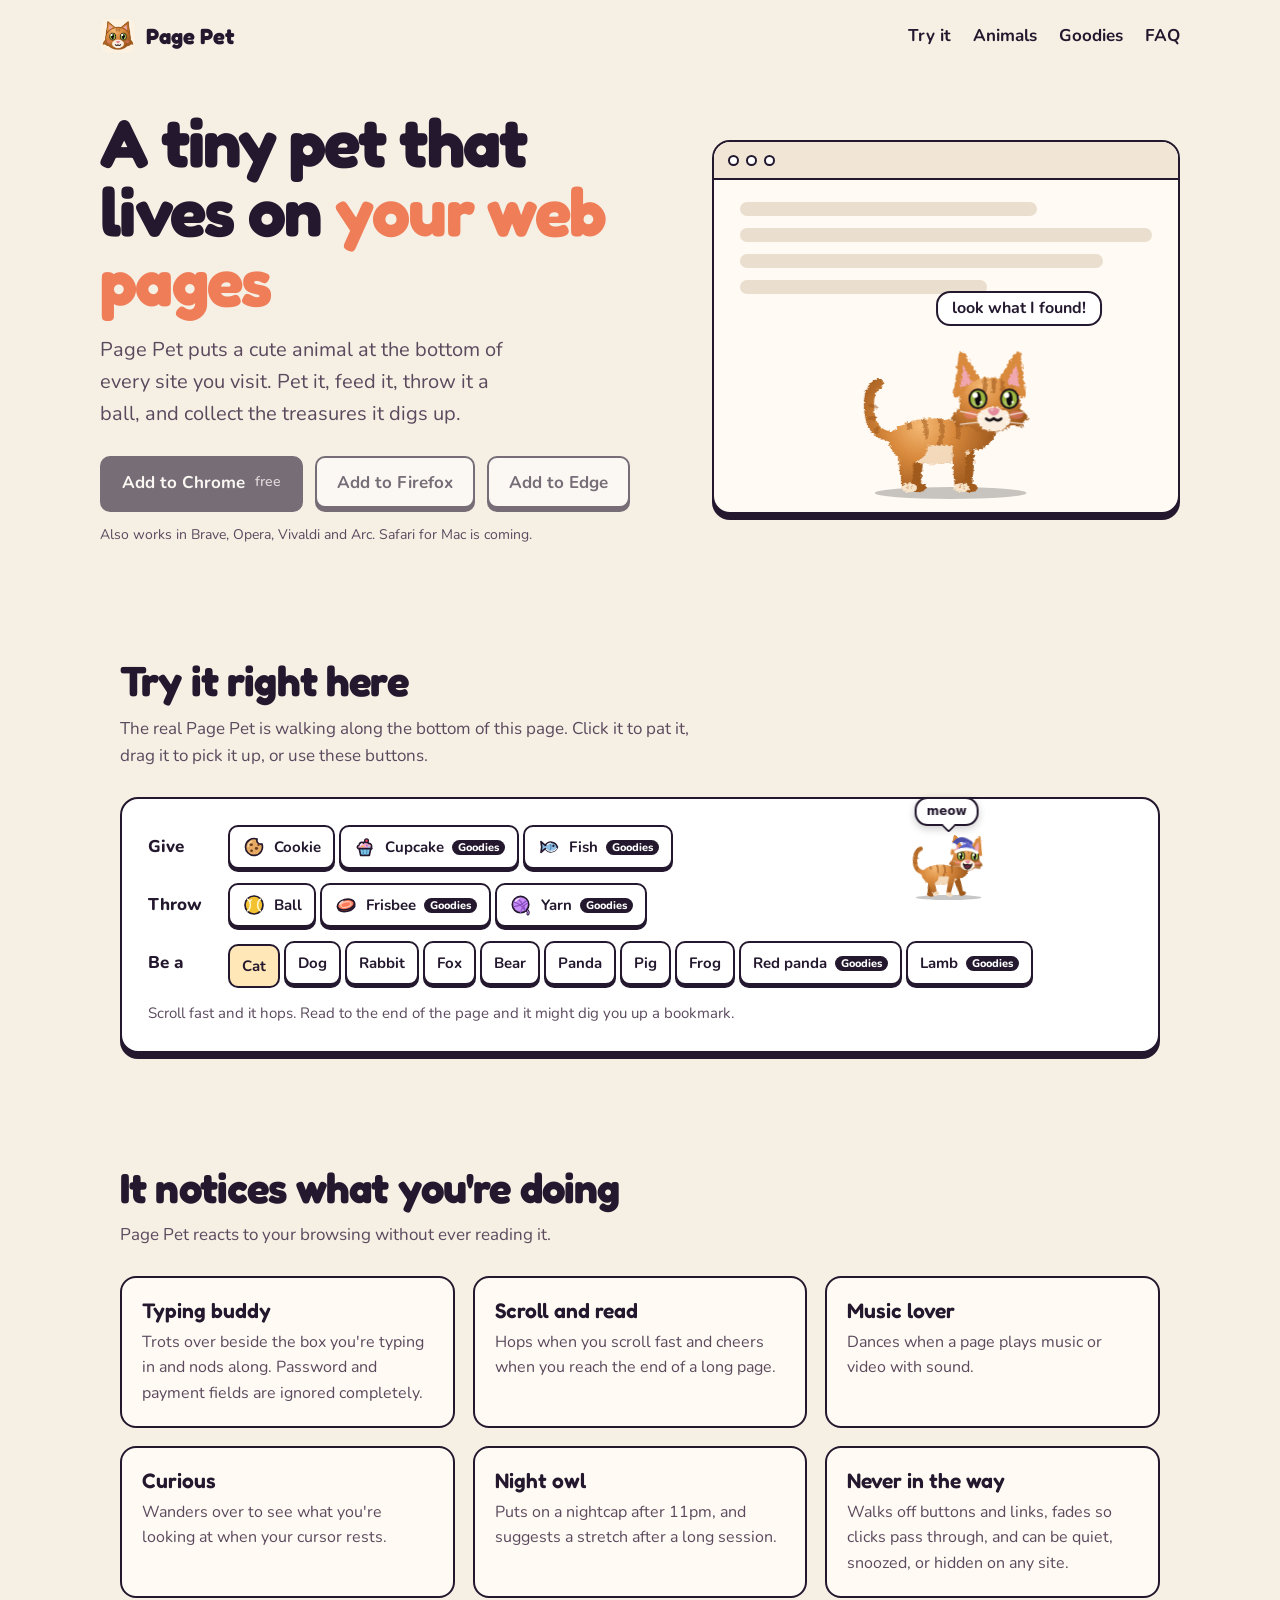
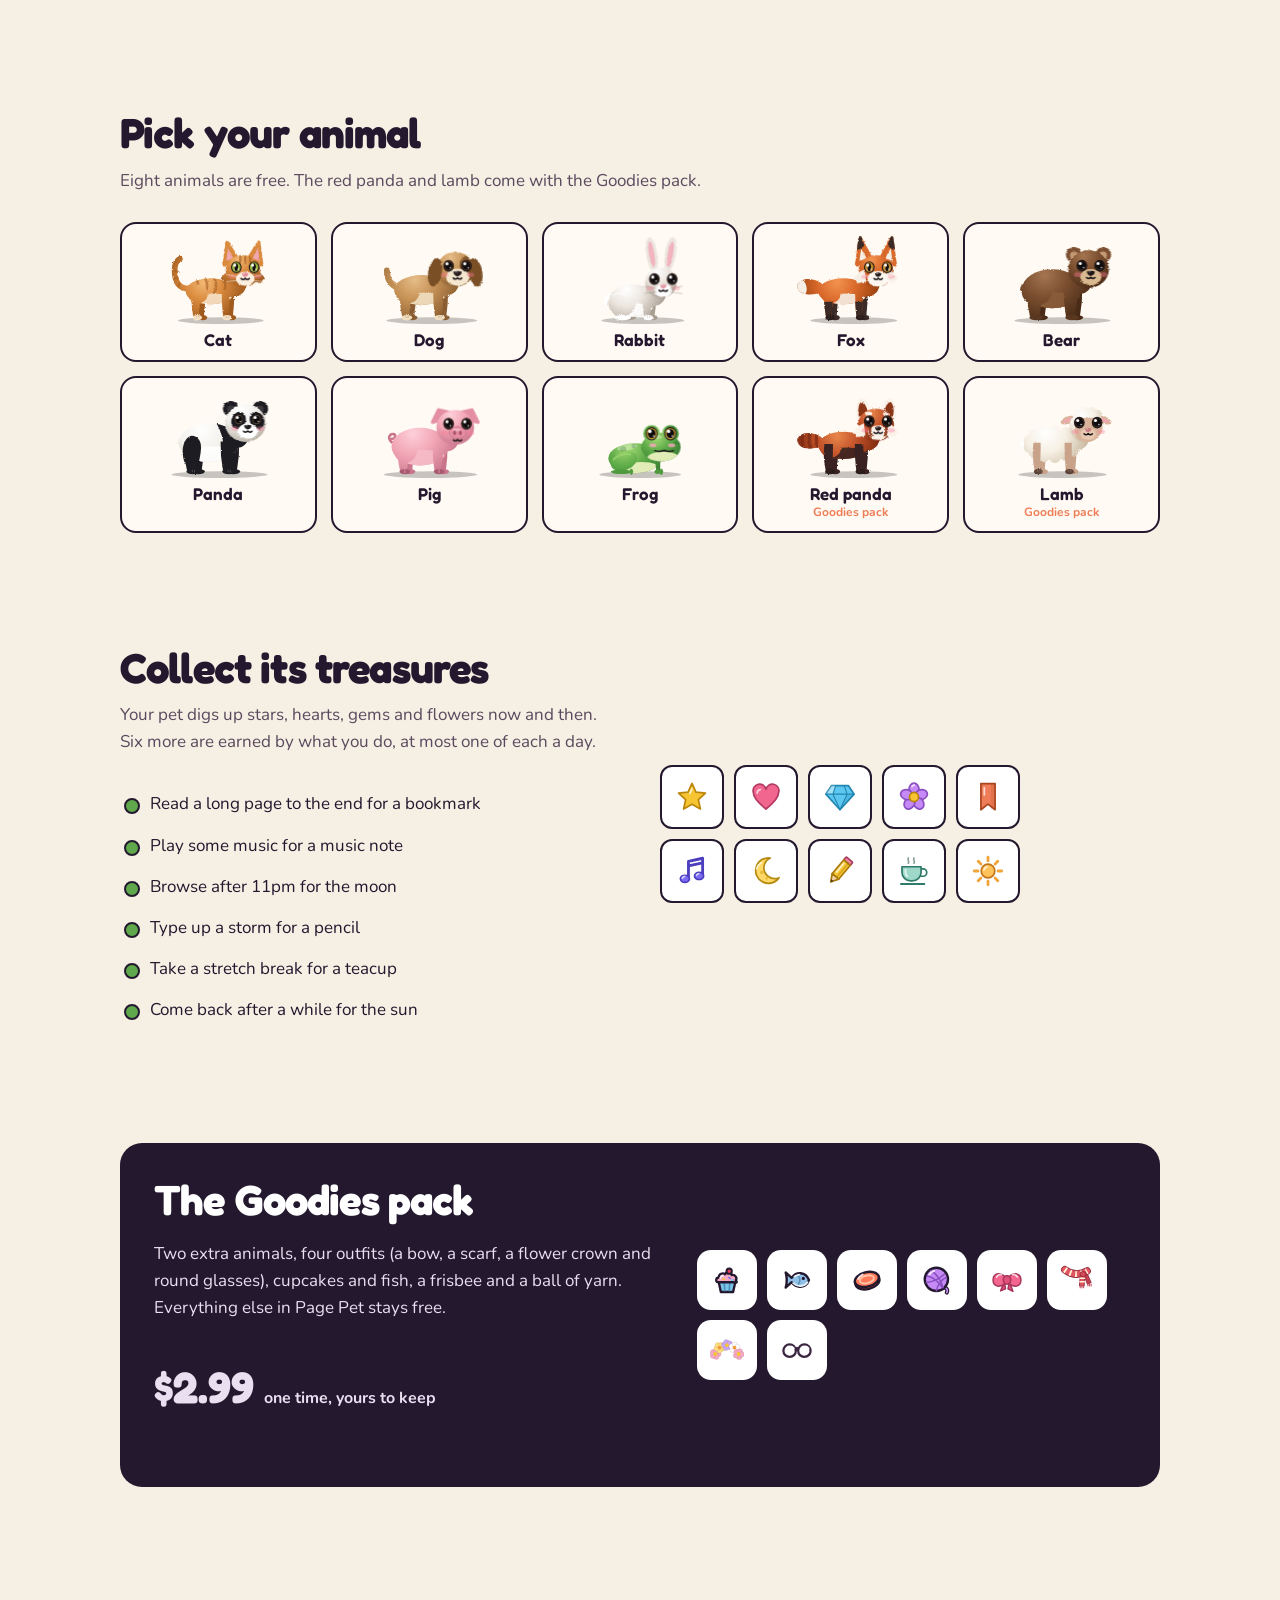
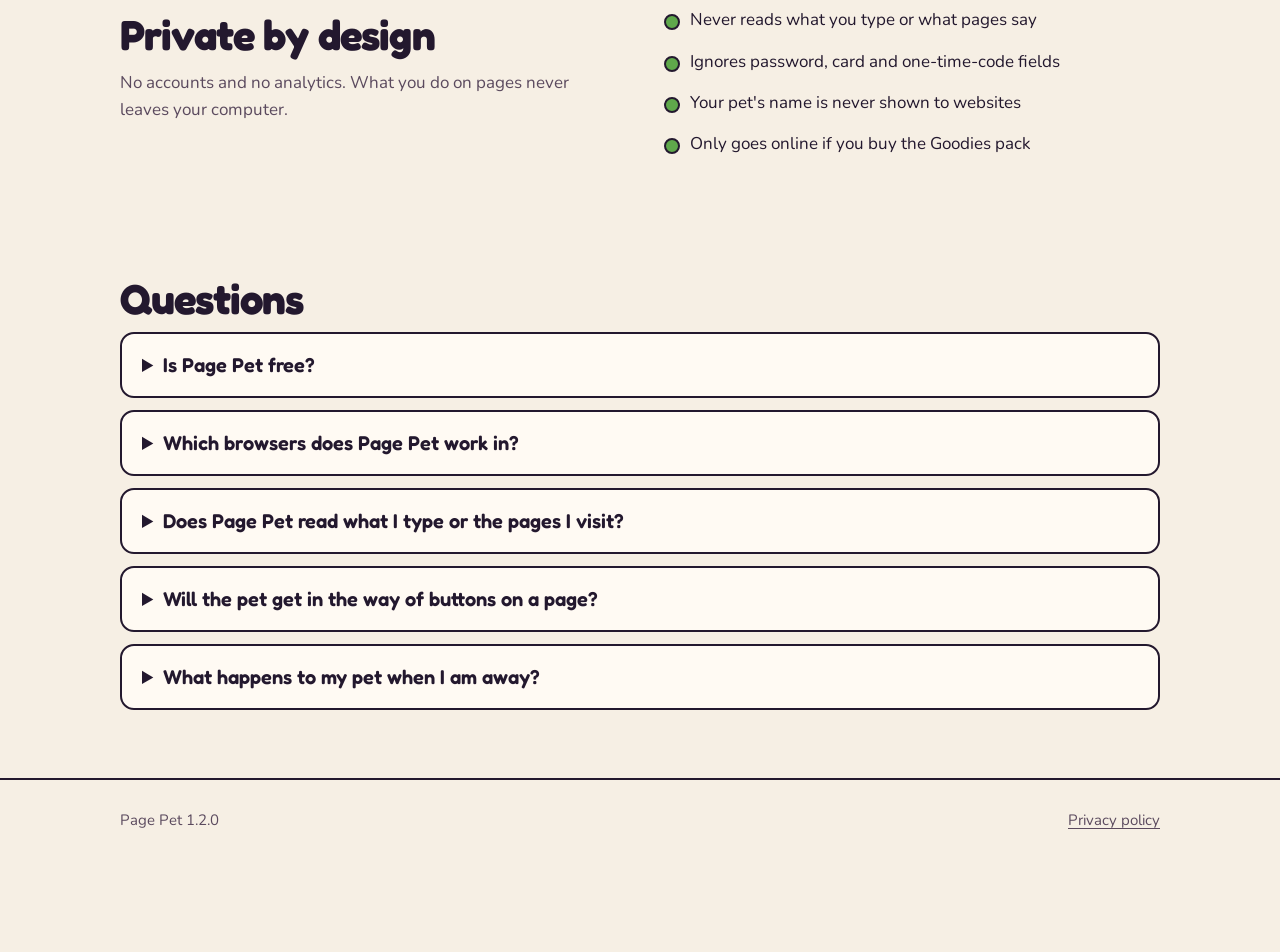
==== index.html @ b660c1cf "Page Pet website: landing page with live demo, privacy policy, sitemap Co-Authored-By: Claude Opus 5" ====
<!doctype html>
<html lang="en">
<head>
<meta charset="utf-8">
<meta name="viewport" content="width=device-width, initial-scale=1">
<title>Page Pet: a cute virtual pet for your browser (Chrome, Firefox, Edge)</title>
<meta name="description" content="Page Pet is a free browser extension that puts a cute animal at the bottom of every web page. Pet it, feed it, collect treasures. Private: nothing you browse leaves your computer.">
<link rel="canonical" href="https://lakshmisraj.github.io/page-pet/">
<meta name="theme-color" content="#f6efe4">
<link rel="icon" type="image/png" sizes="32x32" href="icon32.png">
<link rel="icon" type="image/svg+xml" href="icon.svg">
<link rel="apple-touch-icon" href="icon128.png">

<meta property="og:type" content="website">
<meta property="og:site_name" content="Page Pet">
<meta property="og:title" content="Page Pet: a cute virtual pet for your browser">
<meta property="og:description" content="A tiny animal that lives at the bottom of your web pages. Pet it, feed it, and collect the treasures it digs up.">
<meta property="og:url" content="https://lakshmisraj.github.io/page-pet/">
<meta property="og:image" content="https://lakshmisraj.github.io/page-pet/og.png">
<meta property="og:image:width" content="1200">
<meta property="og:image:height" content="630">
<meta property="og:image:alt" content="An orange cartoon cat walking along the bottom of a web page">
<meta name="twitter:card" content="summary_large_image">
<meta name="twitter:title" content="Page Pet: a cute virtual pet for your browser">
<meta name="twitter:description" content="A tiny animal that lives at the bottom of your web pages. Free for Chrome, Firefox, Edge and more.">
<meta name="twitter:image" content="https://lakshmisraj.github.io/page-pet/og.png">

<link rel="preconnect" href="https://fonts.googleapis.com">
<link rel="preconnect" href="https://fonts.gstatic.com" crossorigin>
<link href="https://fonts.googleapis.com/css2?family=Fredoka:wght@500;600;700&family=Nunito:wght@400;600;700;800&display=swap" rel="stylesheet">

<script type="application/ld+json">
{
  "@context": "https://schema.org",
  "@type": "SoftwareApplication",
  "name": "Page Pet",
  "applicationCategory": "BrowserApplication",
  "applicationSubCategory": "Browser extension",
  "operatingSystem": "Chrome, Microsoft Edge, Firefox, Brave, Opera, Vivaldi",
  "description": "A browser extension that puts a cute animated pet at the bottom of every web page. It reacts to typing, scrolling and music, digs up collectible treasures, and stays out of your way.",
  "url": "https://lakshmisraj.github.io/page-pet/",
  "image": "https://lakshmisraj.github.io/page-pet/og.png",
  "softwareVersion": "1.2.0",
  "offers": [
    { "@type": "Offer", "name": "Page Pet", "price": "0", "priceCurrency": "USD" },
    { "@type": "Offer", "name": "Goodies pack (optional, one time)", "price": "2.99", "priceCurrency": "USD" }
  ]
}
</script>
<script type="application/ld+json">
{
  "@context": "https://schema.org",
  "@type": "FAQPage",
  "mainEntity": [
    { "@type": "Question", "name": "Is Page Pet free?", "acceptedAnswer": { "@type": "Answer", "text": "Yes. All eight animals, the cookie and ball, treasures, and every setting are free. An optional one-time Goodies pack (US$2.99) adds two animals, four outfits, and special treats and toys." } },
    { "@type": "Question", "name": "Which browsers does Page Pet work in?", "acceptedAnswer": { "@type": "Answer", "text": "Chrome, Microsoft Edge, Brave, Opera, Vivaldi and Arc use the Chrome version. Firefox 140 and later has its own version. A Safari version for Mac is in preparation." } },
    { "@type": "Question", "name": "Does Page Pet read what I type or the pages I visit?", "acceptedAnswer": { "@type": "Answer", "text": "No. It notices that a key was pressed so the pet can sit beside the text box, but never which key. It ignores password, payment-card and one-time-code fields completely, and nothing about your browsing leaves your computer." } },
    { "@type": "Question", "name": "Will the pet get in the way of buttons on a page?", "acceptedAnswer": { "@type": "Answer", "text": "It walks off buttons, links and text boxes by itself, and fades so clicks pass through when there is nowhere clear to stand. You can also make it quiet, snooze it for an hour, or hide it on any site." } },
    { "@type": "Question", "name": "What happens to my pet when I am away?", "acceptedAnswer": { "@type": "Answer", "text": "Its tummy and joy drain slowly, but never for more than six hours' worth and never below 15 percent. When you come back after a few hours it greets you with a present." } }
  ]
}
</script>
<style>
  :root {
    --ink: #23182e; --ink-soft: #5b4a5e; --page: #f6efe4; --card: #fffaf3; --sun: #f2b23c;
    --coral: #ef7d57; --leaf: #5fa84b; --sky: #cfe6f2; --line: 2.5px solid var(--ink);
    --display: "Fredoka", ui-rounded, "SF Pro Rounded", system-ui, sans-serif;
    --body: "Nunito", ui-rounded, system-ui, sans-serif;
  }
  * { box-sizing: border-box; }
  html { scroll-behavior: smooth; }
  @media (prefers-reduced-motion: reduce) { html { scroll-behavior: auto; } }
  body { margin: 0; background: var(--page); color: var(--ink); font: 17px/1.6 var(--body); }
  ::selection { background: #ffd98a; }
  a { color: inherit; text-underline-offset: 3px; }
  :focus-visible { outline: 3px solid var(--coral); outline-offset: 3px; border-radius: 6px; }
  .wrap { max-width: 1080px; margin: 0 auto; padding: 0 20px; }

  .top { display: flex; align-items: center; justify-content: space-between; padding: 18px 0; }
  .brand { display: flex; align-items: center; gap: 10px; font: 700 22px/1 var(--display); text-decoration: none; }
  .brand img { width: 36px; height: 36px; }
  .top nav { display: flex; gap: 22px; font-weight: 700; }
  .top nav a { text-decoration: none; }
  .top nav a:hover { text-decoration: underline; }
  @media (max-width: 640px) { .top nav { display: none; } }

  .hero { display: grid; grid-template-columns: 1.1fr .9fr; gap: 40px; align-items: center; padding: 36px 0 56px; }
  @media (max-width: 860px) { .hero { grid-template-columns: 1fr; padding-top: 16px; } }
  h1 { font: 700 clamp(40px, 6vw, 68px)/1.02 var(--display); letter-spacing: -0.025em; margin: 0 0 18px; }
  h1 em { font-style: normal; color: var(--coral); }
  .lede { font-size: 20px; color: var(--ink-soft); max-width: 34ch; margin: 0 0 26px; }
  .cta { display: flex; flex-wrap: wrap; gap: 12px; }
  .btn {
    display: inline-flex; align-items: center; gap: 10px; min-height: 52px; padding: 12px 20px;
    font: 700 17px/1 var(--body); color: var(--ink); text-decoration: none; cursor: pointer;
    background: #fff; border: var(--line); border-radius: 10px; box-shadow: 0 4px 0 var(--ink);
  }
  .btn:hover { background: #fff3dc; }
  .btn:active { transform: translateY(4px); box-shadow: none; }
  .btn.primary { background: var(--ink); color: #fff; }
  .btn.primary:hover { background: #3a2a48; }
  .btn[aria-disabled=true] { opacity: .6; cursor: default; }
  .btn small { font-weight: 600; opacity: .75; }
  .browsers { margin: 16px 0 0; font-size: 14px; color: var(--ink-soft); }

  .stage {
    position: relative; aspect-ratio: 5 / 4; background: var(--card); border: var(--line); border-radius: 18px;
    box-shadow: 0 6px 0 var(--ink); overflow: hidden;
  }
  .stage .bar { height: 38px; border-bottom: var(--line); display: flex; align-items: center; gap: 7px; padding: 0 14px; background: #f1e6d5; }
  .stage .bar i { width: 11px; height: 11px; border-radius: 50%; border: 2px solid var(--ink); background: #fff; }
  .stage .lines { padding: 22px 26px; }
  .stage .lines b { display: block; height: 14px; margin: 0 0 12px; background: #eadfce; border-radius: 7px; }
  .stage .critter { position: absolute; left: 50%; bottom: 14px; transform: translateX(-50%); }
  .stage .critter .pet-svg { zoom: 2.3; }
  .stage .say {
    position: absolute; left: 50%; bottom: 186px; transform: translateX(-6%); background: #fff; border: var(--line);
    border-radius: 14px; padding: 6px 14px; font: 700 16px/1.2 var(--body); white-space: nowrap;
  }

  section { padding: 56px 0; }
  h2 { font: 700 clamp(30px, 4vw, 42px)/1.1 var(--display); letter-spacing: -0.02em; margin: 0 0 10px; }
  .intro { color: var(--ink-soft); max-width: 60ch; margin: 0 0 28px; }

  .try { background: #fff; border: var(--line); border-radius: 18px; padding: 26px; box-shadow: 0 6px 0 var(--ink); }
  .try-row { display: flex; flex-wrap: wrap; gap: 10px; align-items: center; }
  .try-row + .try-row { margin-top: 14px; }
  .try-label { font-weight: 800; min-width: 70px; }
  .chip {
    min-height: 44px; padding: 6px 12px; display: inline-flex; align-items: center; gap: 8px;
    font: 700 15px/1 var(--body); color: var(--ink); background: #fff; border: 2px solid var(--ink);
    border-radius: 10px; box-shadow: 0 3px 0 var(--ink); cursor: pointer;
  }
  .chip svg { width: 24px; height: 24px; }
  .chip[aria-pressed=true] { background: #ffe7b8; transform: translateY(3px); box-shadow: none; }
  .chip .tag { font-size: 11px; font-weight: 800; padding: 2px 6px; border-radius: 99px; background: var(--ink); color: #fff; }
  .try p { margin: 16px 0 0; font-size: 15px; color: var(--ink-soft); }

  .grid { display: grid; grid-template-columns: repeat(3, 1fr); gap: 18px; }
  @media (max-width: 860px) { .grid { grid-template-columns: 1fr 1fr; } }
  @media (max-width: 560px) { .grid { grid-template-columns: 1fr; } }
  .feat { background: var(--card); border: var(--line); border-radius: 16px; padding: 20px; }
  .feat h3 { font: 600 21px/1.2 var(--display); margin: 0 0 6px; }
  .feat p { margin: 0; color: var(--ink-soft); font-size: 16px; }

  .zoo { display: grid; grid-template-columns: repeat(5, 1fr); gap: 14px; }
  @media (max-width: 760px) { .zoo { grid-template-columns: repeat(2, 1fr); } }
  .zoo figure { margin: 0; background: var(--card); border: var(--line); border-radius: 16px; padding: 14px 6px 10px; text-align: center; }
  .zoo .pet-svg { zoom: 1.3; margin: 0 auto; }
  .zoo figcaption { font: 600 17px/1.2 var(--display); margin-top: 6px; }
  .zoo figcaption small { display: block; font: 700 12px/1.4 var(--body); color: var(--coral); }

  .book { display: grid; grid-template-columns: repeat(5, 64px); gap: 10px; margin: 6px 0 14px; }
  .book span { display: grid; place-items: center; height: 64px; background: #fff; border: 2px solid var(--ink); border-radius: 12px; }
  .book svg { width: 34px; height: 34px; }
  .split { display: grid; grid-template-columns: 1fr 1fr; gap: 40px; align-items: center; }
  @media (max-width: 860px) { .split { grid-template-columns: 1fr; } }
  .list { margin: 0; padding: 0; list-style: none; }
  .list li { padding: 7px 0 7px 30px; position: relative; }
  .list li::before { content: ""; position: absolute; left: 4px; top: 15px; width: 12px; height: 12px; border-radius: 50%; background: var(--leaf); border: 2px solid var(--ink); }

  .pack { background: var(--ink); color: #fff; border-radius: 22px; padding: 34px; display: grid; grid-template-columns: 1.2fr 1fr; gap: 28px; align-items: center; }
  @media (max-width: 860px) { .pack { grid-template-columns: 1fr; } }
  .pack h2 { color: #fff; }
  .pack p { color: #e9dff0; }
  .price { font: 700 44px/1 var(--display); color: var(--sun); }
  .price small { font: 700 16px var(--body); color: #e9dff0; }
  .pack .goods { display: flex; flex-wrap: wrap; gap: 10px; }
  .pack .goods span { width: 60px; height: 60px; display: grid; place-items: center; background: #fff; border-radius: 14px; }
  .pack .goods svg { width: 34px; height: 34px; }

  details { background: var(--card); border: var(--line); border-radius: 14px; padding: 4px 20px; margin: 0 0 12px; }
  summary { font: 600 20px/1.3 var(--display); padding: 14px 0; cursor: pointer; }
  details p { margin: 0 0 16px; color: var(--ink-soft); }

  footer { border-top: var(--line); padding: 28px 0 120px; font-size: 15px; color: var(--ink-soft); }
  footer .wrap { display: flex; flex-wrap: wrap; gap: 18px; justify-content: space-between; }
</style>
</head>
<body>
  <header class="wrap top">
    <a class="brand" href="./"><img src="icon128.png" alt="" width="36" height="36">Page Pet</a>
    <nav aria-label="Main">
      <a href="#try">Try it</a>
      <a href="#animals">Animals</a>
      <a href="#goodies">Goodies</a>
      <a href="#faq">FAQ</a>
    </nav>
  </header>

  <main>
    <div class="wrap hero">
      <div>
        <h1>A tiny pet that lives on <em>your web pages</em></h1>
        <p class="lede">Page Pet puts a cute animal at the bottom of every site you visit. Pet it, feed it, throw it a ball, and collect the treasures it digs up.</p>
        <div class="cta" id="install">
          <a class="btn primary" href="#install" aria-disabled="true" title="Coming soon">Add to Chrome <small>free</small></a>
          <a class="btn" href="#install" aria-disabled="true" title="Coming soon">Add to Firefox</a>
          <a class="btn" href="#install" aria-disabled="true" title="Coming soon">Add to Edge</a>
        </div>
        <p class="browsers">Also works in Brave, Opera, Vivaldi and Arc. Safari for Mac is coming.</p>
      </div>
      <div class="stage" aria-hidden="true">
        <div class="bar"><i></i><i></i><i></i></div>
        <div class="lines"><b style="width:72%"></b><b></b><b style="width:88%"></b><b style="width:60%"></b></div>
        <div class="say">look what I found!</div>
        <div class="critter" id="hero-pet"></div>
      </div>
    </div>

    <section id="try">
      <div class="wrap">
        <h2>Try it right here</h2>
        <p class="intro">The real Page Pet is walking along the bottom of this page. Click it to pat it, drag it to pick it up, or use these buttons.</p>
        <div class="try">
          <div class="try-row"><span class="try-label">Give</span><span id="try-treats"></span></div>
          <div class="try-row"><span class="try-label">Throw</span><span id="try-toys"></span></div>
          <div class="try-row"><span class="try-label">Be a</span><span id="try-animals"></span></div>
          <p>Scroll fast and it hops. Read to the end of the page and it might dig you up a bookmark.</p>
        </div>
      </div>
    </section>

    <section>
      <div class="wrap">
        <h2>It notices what you're doing</h2>
        <p class="intro">Page Pet reacts to your browsing without ever reading it.</p>
        <div class="grid">
          <div class="feat"><h3>Typing buddy</h3><p>Trots over beside the box you're typing in and nods along. Password and payment fields are ignored completely.</p></div>
          <div class="feat"><h3>Scroll and read</h3><p>Hops when you scroll fast and cheers when you reach the end of a long page.</p></div>
          <div class="feat"><h3>Music lover</h3><p>Dances when a page plays music or video with sound.</p></div>
          <div class="feat"><h3>Curious</h3><p>Wanders over to see what you're looking at when your cursor rests.</p></div>
          <div class="feat"><h3>Night owl</h3><p>Puts on a nightcap after 11pm, and suggests a stretch after a long session.</p></div>
          <div class="feat"><h3>Never in the way</h3><p>Walks off buttons and links, fades so clicks pass through, and can be quiet, snoozed, or hidden on any site.</p></div>
        </div>
      </div>
    </section>

    <section id="animals">
      <div class="wrap">
        <h2>Pick your animal</h2>
        <p class="intro">Eight animals are free. The red panda and lamb come with the Goodies pack.</p>
        <div class="zoo" id="zoo"></div>
      </div>
    </section>

    <section>
      <div class="wrap split">
        <div>
          <h2>Collect its treasures</h2>
          <p class="intro">Your pet digs up stars, hearts, gems and flowers now and then. Six more are earned by what you do, at most one of each a day.</p>
          <ul class="list">
            <li>Read a long page to the end for a bookmark</li>
            <li>Play some music for a music note</li>
            <li>Browse after 11pm for the moon</li>
            <li>Type up a storm for a pencil</li>
            <li>Take a stretch break for a teacup</li>
            <li>Come back after a while for the sun</li>
          </ul>
        </div>
        <div><div class="book" id="book" aria-label="The ten treasures"></div></div>
      </div>
    </section>

    <section id="goodies">
      <div class="wrap">
        <div class="pack">
          <div>
            <h2>The Goodies pack</h2>
            <p>Two extra animals, four outfits (a bow, a scarf, a flower crown and round glasses), cupcakes and fish, a frisbee and a ball of yarn. Everything else in Page Pet stays free.</p>
            <p class="price">$2.99 <small>one time, yours to keep</small></p>
          </div>
          <div class="goods" id="goods" aria-label="Goodies pack items"></div>
        </div>
      </div>
    </section>

    <section id="privacy">
      <div class="wrap split">
        <div>
          <h2>Private by design</h2>
          <p class="intro">No accounts and no analytics. What you do on pages never leaves your computer.</p>
        </div>
        <ul class="list">
          <li>Never reads what you type or what pages say</li>
          <li>Ignores password, card and one-time-code fields</li>
          <li>Your pet's name is never shown to websites</li>
          <li>Only goes online if you buy the Goodies pack</li>
        </ul>
      </div>
    </section>

    <section id="faq">
      <div class="wrap">
        <h2>Questions</h2>
        <details><summary>Is Page Pet free?</summary><p>Yes. All eight animals, the cookie and ball, treasures, and every setting are free. An optional one-time Goodies pack (US$2.99) adds two animals, four outfits, and special treats and toys.</p></details>
        <details><summary>Which browsers does Page Pet work in?</summary><p>Chrome, Microsoft Edge, Brave, Opera, Vivaldi and Arc use the Chrome version. Firefox 140 and later has its own version. A Safari version for Mac is in preparation.</p></details>
        <details><summary>Does Page Pet read what I type or the pages I visit?</summary><p>No. It notices that a key was pressed so the pet can sit beside the text box, but never which key. It ignores password, payment-card and one-time-code fields completely, and nothing about your browsing leaves your computer.</p></details>
        <details><summary>Will the pet get in the way of buttons on a page?</summary><p>It walks off buttons, links and text boxes by itself, and fades so clicks pass through when there is nowhere clear to stand. You can also make it quiet, snooze it for an hour, or hide it on any site.</p></details>
        <details><summary>What happens to my pet when I am away?</summary><p>Its tummy and joy drain slowly, but never for more than six hours' worth and never below 15 percent. When you come back after a few hours it greets you with a present.</p></details>
      </div>
    </section>
  </main>

  <footer>
    <div class="wrap">
      <span>Page Pet 1.2.0</span>
      <span><a href="privacy.html">Privacy policy</a></span>
    </div>
  </footer>

  <script src="demo.js"></script>
  <script src="pet-core.js"></script>
  <script src="content.js"></script>
  <script src="page.js"></script>
</body>
</html>
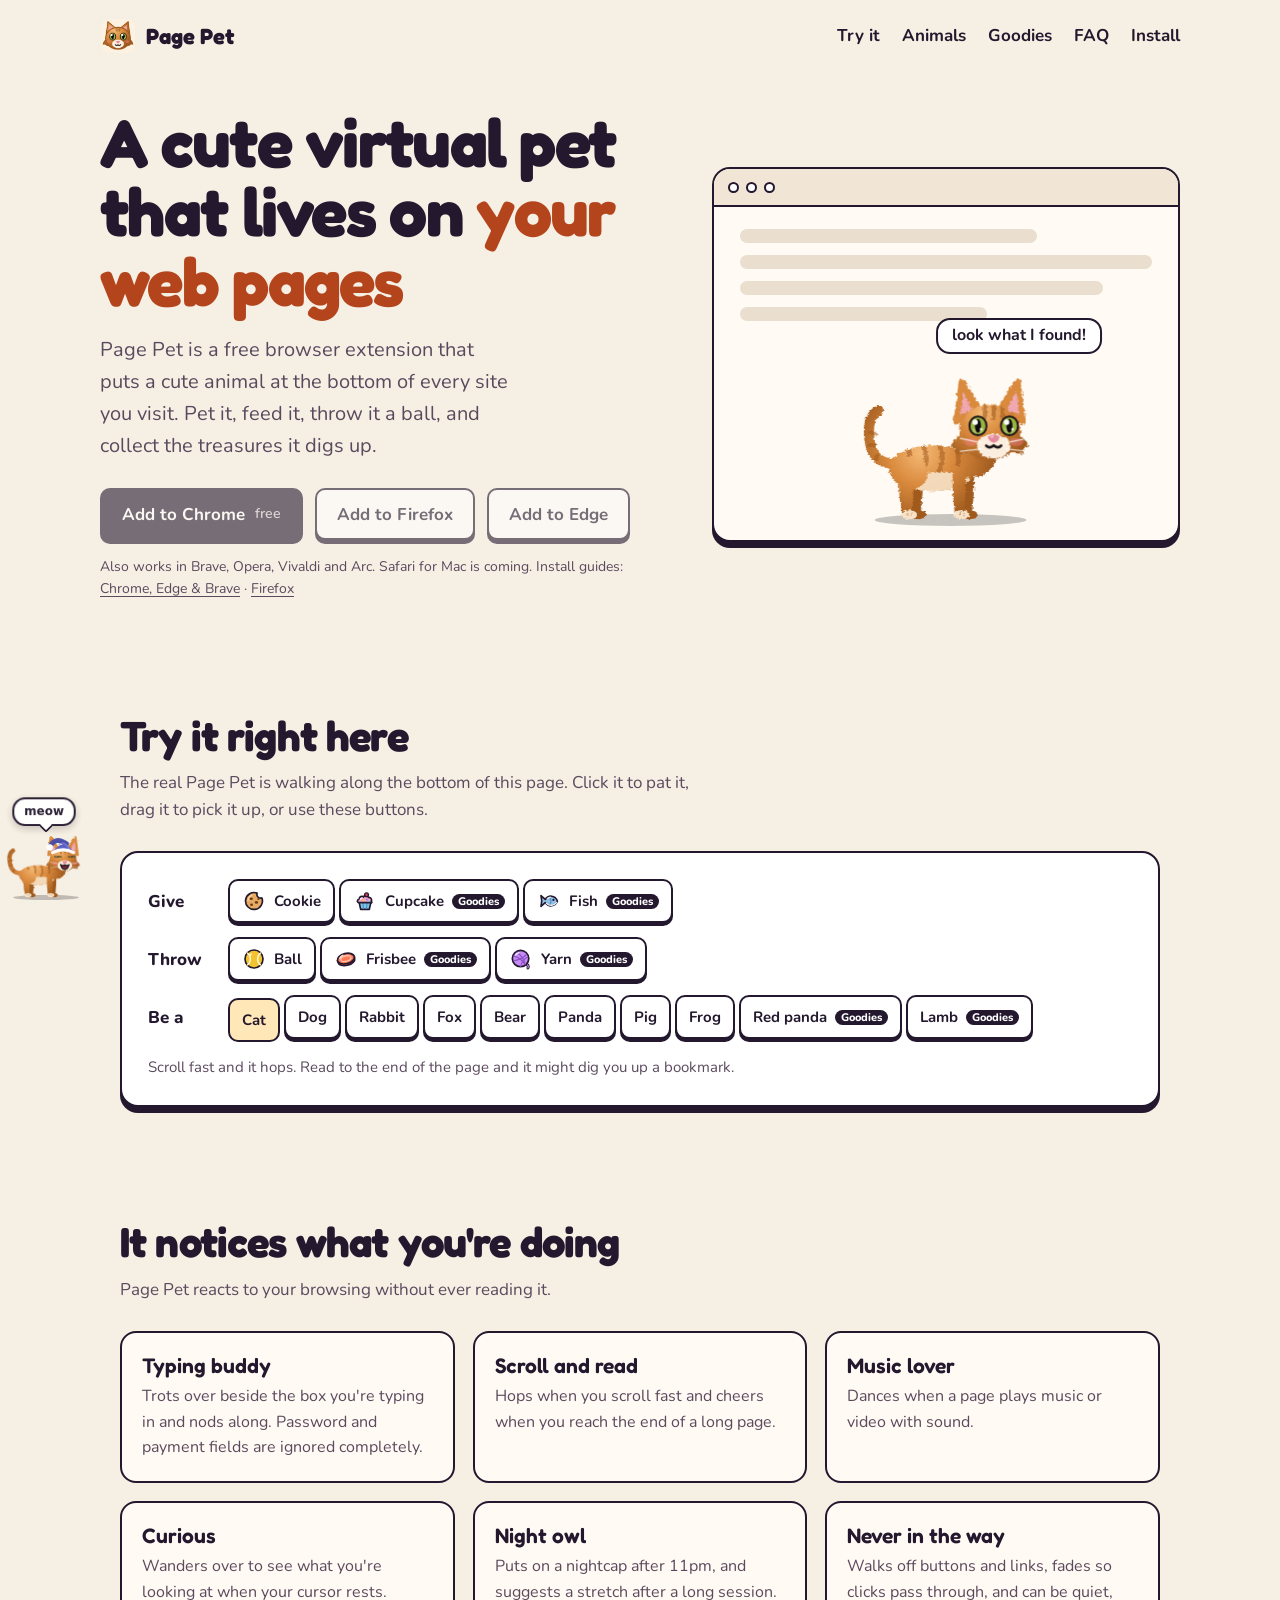
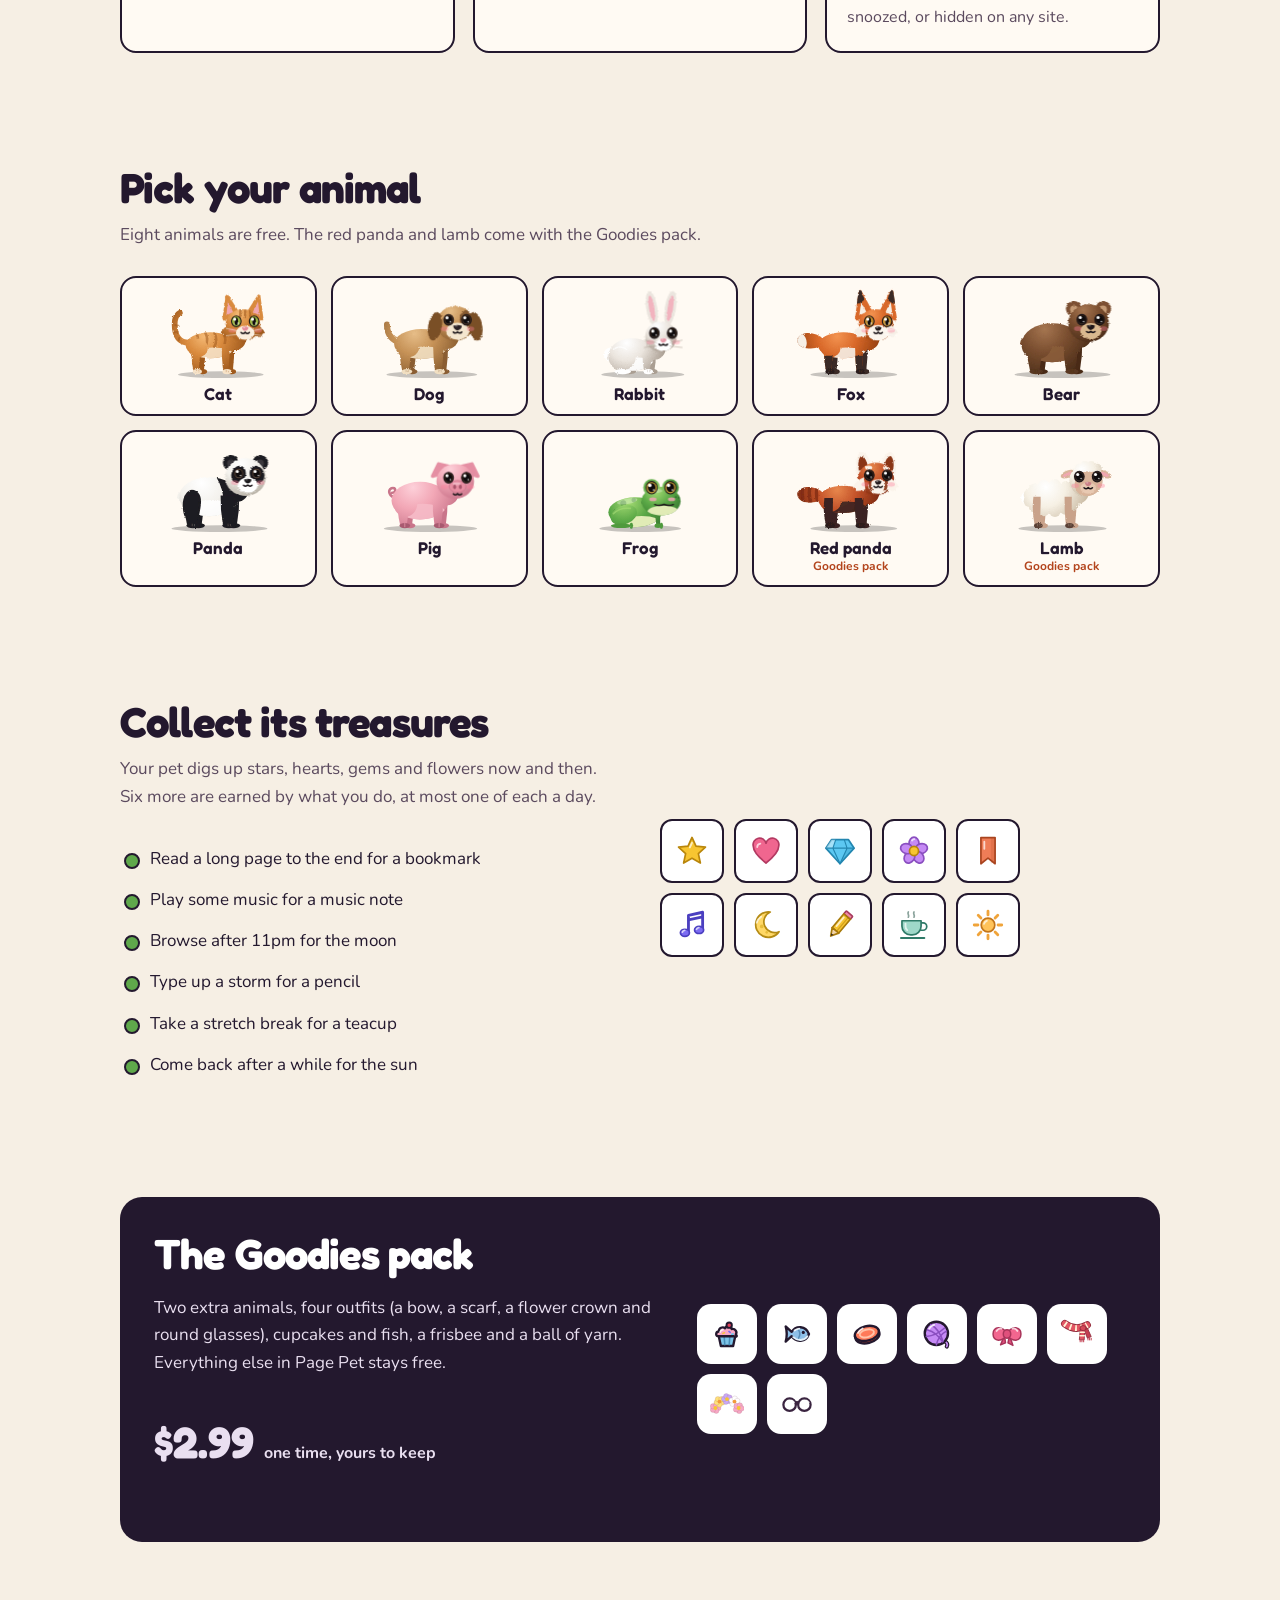
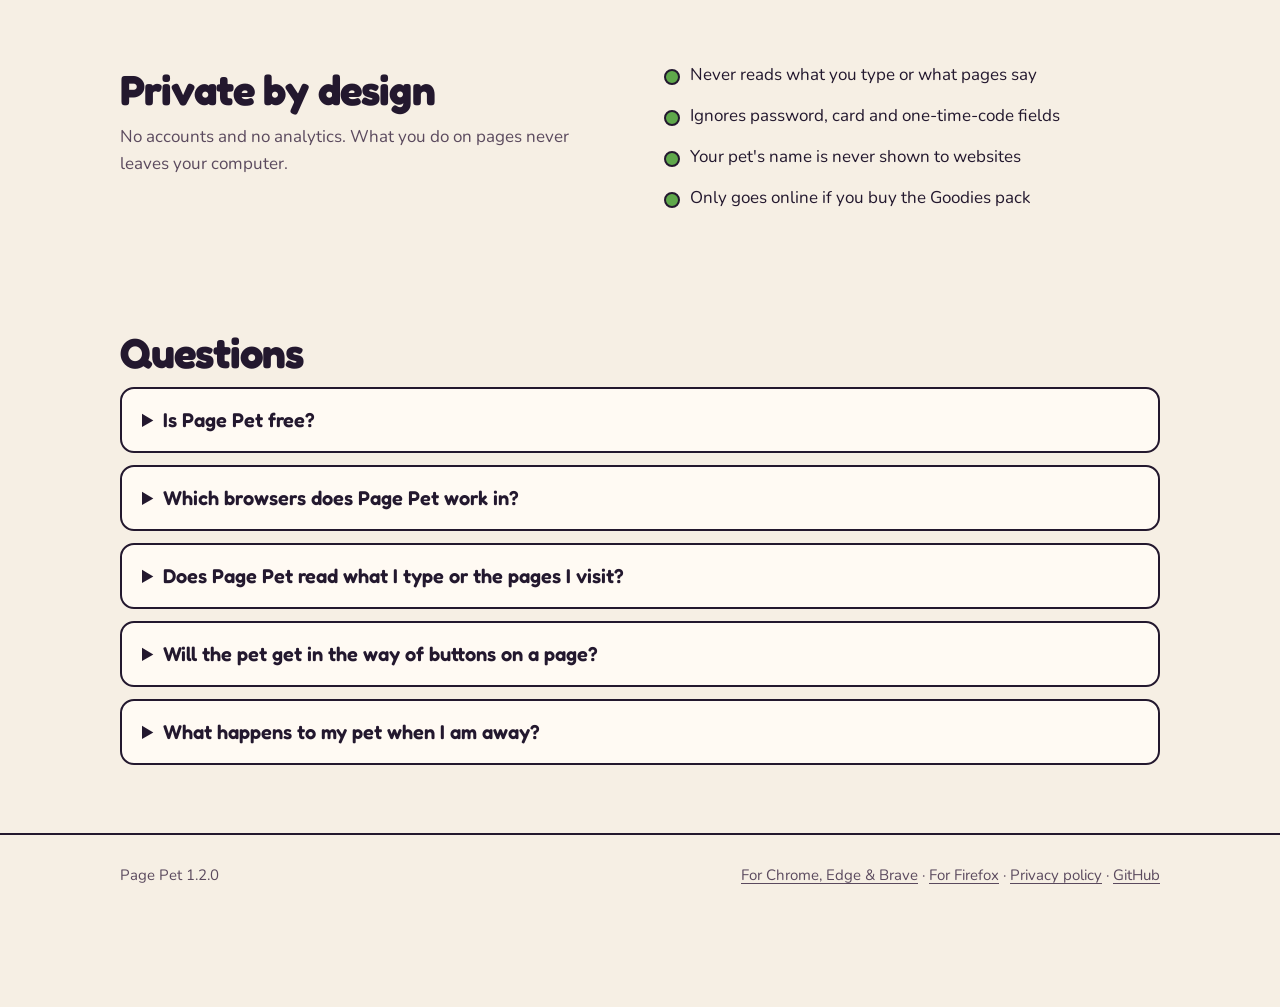
==== commit be4106cc: "SEO: virtual pet wording, install guides for Chrome and Firefox, faster font loading, contrast fixes" ====
--- a/index.html
+++ b/index.html
@@ -3,8 +3,9 @@
 <head>
 <meta charset="utf-8">
 <meta name="viewport" content="width=device-width, initial-scale=1">
-<title>Page Pet: a cute virtual pet for your browser (Chrome, Firefox, Edge)</title>
-<meta name="description" content="Page Pet is a free browser extension that puts a cute animal at the bottom of every web page. Pet it, feed it, collect treasures. Private: nothing you browse leaves your computer.">
+<title>Page Pet: Cute Virtual Pet Extension for Chrome &amp; Firefox</title>
+<meta name="description" content="Page Pet is a free virtual pet browser extension for Chrome, Firefox and Edge. A cute cat, dog, fox or panda walks along your web pages, plays fetch and digs up treasures. Private by design.">
+<meta name="robots" content="index, follow, max-image-preview:large">
 <link rel="canonical" href="https://lakshmisraj.github.io/page-pet/">
 <meta name="theme-color" content="#f6efe4">
 <link rel="icon" type="image/png" sizes="32x32" href="icon32.png">
@@ -27,7 +28,8 @@
 
 <link rel="preconnect" href="https://fonts.googleapis.com">
 <link rel="preconnect" href="https://fonts.gstatic.com" crossorigin>
-<link href="https://fonts.googleapis.com/css2?family=Fredoka:wght@500;600;700&family=Nunito:wght@400;600;700;800&display=swap" rel="stylesheet">
+<link rel="preload" as="style" href="https://fonts.googleapis.com/css2?family=Fredoka:wght@500;600;700&family=Nunito:wght@400;600;700;800&display=swap" onload="this.onload=null;this.rel='stylesheet'">
+<noscript><link rel="stylesheet" href="https://fonts.googleapis.com/css2?family=Fredoka:wght@500;600;700&family=Nunito:wght@400;600;700;800&display=swap"></noscript>
 
 <script type="application/ld+json">
 {
@@ -60,122 +62,7 @@
   ]
 }
 </script>
-<style>
-  :root {
-    --ink: #23182e; --ink-soft: #5b4a5e; --page: #f6efe4; --card: #fffaf3; --sun: #f2b23c;
-    --coral: #ef7d57; --leaf: #5fa84b; --sky: #cfe6f2; --line: 2.5px solid var(--ink);
-    --display: "Fredoka", ui-rounded, "SF Pro Rounded", system-ui, sans-serif;
-    --body: "Nunito", ui-rounded, system-ui, sans-serif;
-  }
-  * { box-sizing: border-box; }
-  html { scroll-behavior: smooth; }
-  @media (prefers-reduced-motion: reduce) { html { scroll-behavior: auto; } }
-  body { margin: 0; background: var(--page); color: var(--ink); font: 17px/1.6 var(--body); }
-  ::selection { background: #ffd98a; }
-  a { color: inherit; text-underline-offset: 3px; }
-  :focus-visible { outline: 3px solid var(--coral); outline-offset: 3px; border-radius: 6px; }
-  .wrap { max-width: 1080px; margin: 0 auto; padding: 0 20px; }
-
-  .top { display: flex; align-items: center; justify-content: space-between; padding: 18px 0; }
-  .brand { display: flex; align-items: center; gap: 10px; font: 700 22px/1 var(--display); text-decoration: none; }
-  .brand img { width: 36px; height: 36px; }
-  .top nav { display: flex; gap: 22px; font-weight: 700; }
-  .top nav a { text-decoration: none; }
-  .top nav a:hover { text-decoration: underline; }
-  @media (max-width: 640px) { .top nav { display: none; } }
-
-  .hero { display: grid; grid-template-columns: 1.1fr .9fr; gap: 40px; align-items: center; padding: 36px 0 56px; }
-  @media (max-width: 860px) { .hero { grid-template-columns: 1fr; padding-top: 16px; } }
-  h1 { font: 700 clamp(40px, 6vw, 68px)/1.02 var(--display); letter-spacing: -0.025em; margin: 0 0 18px; }
-  h1 em { font-style: normal; color: var(--coral); }
-  .lede { font-size: 20px; color: var(--ink-soft); max-width: 34ch; margin: 0 0 26px; }
-  .cta { display: flex; flex-wrap: wrap; gap: 12px; }
-  .btn {
-    display: inline-flex; align-items: center; gap: 10px; min-height: 52px; padding: 12px 20px;
-    font: 700 17px/1 var(--body); color: var(--ink); text-decoration: none; cursor: pointer;
-    background: #fff; border: var(--line); border-radius: 10px; box-shadow: 0 4px 0 var(--ink);
-  }
-  .btn:hover { background: #fff3dc; }
-  .btn:active { transform: translateY(4px); box-shadow: none; }
-  .btn.primary { background: var(--ink); color: #fff; }
-  .btn.primary:hover { background: #3a2a48; }
-  .btn[aria-disabled=true] { opacity: .6; cursor: default; }
-  .btn small { font-weight: 600; opacity: .75; }
-  .browsers { margin: 16px 0 0; font-size: 14px; color: var(--ink-soft); }
-
-  .stage {
-    position: relative; aspect-ratio: 5 / 4; background: var(--card); border: var(--line); border-radius: 18px;
-    box-shadow: 0 6px 0 var(--ink); overflow: hidden;
-  }
-  .stage .bar { height: 38px; border-bottom: var(--line); display: flex; align-items: center; gap: 7px; padding: 0 14px; background: #f1e6d5; }
-  .stage .bar i { width: 11px; height: 11px; border-radius: 50%; border: 2px solid var(--ink); background: #fff; }
-  .stage .lines { padding: 22px 26px; }
-  .stage .lines b { display: block; height: 14px; margin: 0 0 12px; background: #eadfce; border-radius: 7px; }
-  .stage .critter { position: absolute; left: 50%; bottom: 14px; transform: translateX(-50%); }
-  .stage .critter .pet-svg { zoom: 2.3; }
-  .stage .say {
-    position: absolute; left: 50%; bottom: 186px; transform: translateX(-6%); background: #fff; border: var(--line);
-    border-radius: 14px; padding: 6px 14px; font: 700 16px/1.2 var(--body); white-space: nowrap;
-  }
-
-  section { padding: 56px 0; }
-  h2 { font: 700 clamp(30px, 4vw, 42px)/1.1 var(--display); letter-spacing: -0.02em; margin: 0 0 10px; }
-  .intro { color: var(--ink-soft); max-width: 60ch; margin: 0 0 28px; }
-
-  .try { background: #fff; border: var(--line); border-radius: 18px; padding: 26px; box-shadow: 0 6px 0 var(--ink); }
-  .try-row { display: flex; flex-wrap: wrap; gap: 10px; align-items: center; }
-  .try-row + .try-row { margin-top: 14px; }
-  .try-label { font-weight: 800; min-width: 70px; }
-  .chip {
-    min-height: 44px; padding: 6px 12px; display: inline-flex; align-items: center; gap: 8px;
-    font: 700 15px/1 var(--body); color: var(--ink); background: #fff; border: 2px solid var(--ink);
-    border-radius: 10px; box-shadow: 0 3px 0 var(--ink); cursor: pointer;
-  }
-  .chip svg { width: 24px; height: 24px; }
-  .chip[aria-pressed=true] { background: #ffe7b8; transform: translateY(3px); box-shadow: none; }
-  .chip .tag { font-size: 11px; font-weight: 800; padding: 2px 6px; border-radius: 99px; background: var(--ink); color: #fff; }
-  .try p { margin: 16px 0 0; font-size: 15px; color: var(--ink-soft); }
-
-  .grid { display: grid; grid-template-columns: repeat(3, 1fr); gap: 18px; }
-  @media (max-width: 860px) { .grid { grid-template-columns: 1fr 1fr; } }
-  @media (max-width: 560px) { .grid { grid-template-columns: 1fr; } }
-  .feat { background: var(--card); border: var(--line); border-radius: 16px; padding: 20px; }
-  .feat h3 { font: 600 21px/1.2 var(--display); margin: 0 0 6px; }
-  .feat p { margin: 0; color: var(--ink-soft); font-size: 16px; }
-
-  .zoo { display: grid; grid-template-columns: repeat(5, 1fr); gap: 14px; }
-  @media (max-width: 760px) { .zoo { grid-template-columns: repeat(2, 1fr); } }
-  .zoo figure { margin: 0; background: var(--card); border: var(--line); border-radius: 16px; padding: 14px 6px 10px; text-align: center; }
-  .zoo .pet-svg { zoom: 1.3; margin: 0 auto; }
-  .zoo figcaption { font: 600 17px/1.2 var(--display); margin-top: 6px; }
-  .zoo figcaption small { display: block; font: 700 12px/1.4 var(--body); color: var(--coral); }
-
-  .book { display: grid; grid-template-columns: repeat(5, 64px); gap: 10px; margin: 6px 0 14px; }
-  .book span { display: grid; place-items: center; height: 64px; background: #fff; border: 2px solid var(--ink); border-radius: 12px; }
-  .book svg { width: 34px; height: 34px; }
-  .split { display: grid; grid-template-columns: 1fr 1fr; gap: 40px; align-items: center; }
-  @media (max-width: 860px) { .split { grid-template-columns: 1fr; } }
-  .list { margin: 0; padding: 0; list-style: none; }
-  .list li { padding: 7px 0 7px 30px; position: relative; }
-  .list li::before { content: ""; position: absolute; left: 4px; top: 15px; width: 12px; height: 12px; border-radius: 50%; background: var(--leaf); border: 2px solid var(--ink); }
-
-  .pack { background: var(--ink); color: #fff; border-radius: 22px; padding: 34px; display: grid; grid-template-columns: 1.2fr 1fr; gap: 28px; align-items: center; }
-  @media (max-width: 860px) { .pack { grid-template-columns: 1fr; } }
-  .pack h2 { color: #fff; }
-  .pack p { color: #e9dff0; }
-  .price { font: 700 44px/1 var(--display); color: var(--sun); }
-  .price small { font: 700 16px var(--body); color: #e9dff0; }
-  .pack .goods { display: flex; flex-wrap: wrap; gap: 10px; }
-  .pack .goods span { width: 60px; height: 60px; display: grid; place-items: center; background: #fff; border-radius: 14px; }
-  .pack .goods svg { width: 34px; height: 34px; }
-
-  details { background: var(--card); border: var(--line); border-radius: 14px; padding: 4px 20px; margin: 0 0 12px; }
-  summary { font: 600 20px/1.3 var(--display); padding: 14px 0; cursor: pointer; }
-  details p { margin: 0 0 16px; color: var(--ink-soft); }
-
-  footer { border-top: var(--line); padding: 28px 0 120px; font-size: 15px; color: var(--ink-soft); }
-  footer .wrap { display: flex; flex-wrap: wrap; gap: 18px; justify-content: space-between; }
-</style>
+<link rel="stylesheet" href="style.css">
 </head>
 <body>
   <header class="wrap top">
@@ -185,20 +72,21 @@
       <a href="#animals">Animals</a>
       <a href="#goodies">Goodies</a>
       <a href="#faq">FAQ</a>
+      <a href="chrome.html">Install</a>
     </nav>
   </header>
 
   <main>
     <div class="wrap hero">
       <div>
-        <h1>A tiny pet that lives on <em>your web pages</em></h1>
-        <p class="lede">Page Pet puts a cute animal at the bottom of every site you visit. Pet it, feed it, throw it a ball, and collect the treasures it digs up.</p>
+        <h1>A cute virtual pet that lives on <em>your web pages</em></h1>
+        <p class="lede">Page Pet is a free browser extension that puts a cute animal at the bottom of every site you visit. Pet it, feed it, throw it a ball, and collect the treasures it digs up.</p>
         <div class="cta" id="install">
           <a class="btn primary" href="#install" aria-disabled="true" title="Coming soon">Add to Chrome <small>free</small></a>
           <a class="btn" href="#install" aria-disabled="true" title="Coming soon">Add to Firefox</a>
           <a class="btn" href="#install" aria-disabled="true" title="Coming soon">Add to Edge</a>
         </div>
-        <p class="browsers">Also works in Brave, Opera, Vivaldi and Arc. Safari for Mac is coming.</p>
+        <p class="browsers">Also works in Brave, Opera, Vivaldi and Arc. Safari for Mac is coming. Install guides: <a href="chrome.html">Chrome, Edge &amp; Brave</a> · <a href="firefox.html">Firefox</a></p>
       </div>
       <div class="stage" aria-hidden="true">
         <div class="bar"><i></i><i></i><i></i></div>
@@ -305,7 +193,7 @@
   <footer>
     <div class="wrap">
       <span>Page Pet 1.2.0</span>
-      <span><a href="privacy.html">Privacy policy</a></span>
+      <span><a href="chrome.html">For Chrome, Edge &amp; Brave</a> · <a href="firefox.html">For Firefox</a> · <a href="privacy.html">Privacy policy</a> · <a href="https://github.com/lakshmisraj/page-pet">GitHub</a></span>
     </div>
   </footer>
 
--- a/style.css
+++ b/style.css
@@ -0,0 +1,124 @@
+  :root {
+    --ink: #23182e; --ink-soft: #5b4a5e; --page: #f6efe4; --card: #fffaf3; --sun: #f2b23c;
+    --coral: #b3441c; --coral-bright: #ef7d57; --leaf: #5fa84b; --sky: #cfe6f2; --line: 2.5px solid var(--ink);
+    --display: "Fredoka", ui-rounded, "SF Pro Rounded", system-ui, sans-serif;
+    --body: "Nunito", ui-rounded, system-ui, sans-serif;
+  }
+  * { box-sizing: border-box; }
+  html { scroll-behavior: smooth; }
+  @media (prefers-reduced-motion: reduce) { html { scroll-behavior: auto; } }
+  body { margin: 0; background: var(--page); color: var(--ink); font: 17px/1.6 var(--body); }
+  ::selection { background: #ffd98a; }
+  a { color: inherit; text-underline-offset: 3px; }
+  :focus-visible { outline: 3px solid var(--coral); outline-offset: 3px; border-radius: 6px; }
+  .wrap { max-width: 1080px; margin: 0 auto; padding: 0 20px; }
+
+  .top { display: flex; align-items: center; justify-content: space-between; padding: 18px 0; }
+  .brand { display: flex; align-items: center; gap: 10px; font: 700 22px/1 var(--display); text-decoration: none; }
+  .brand img { width: 36px; height: 36px; }
+  .top nav { display: flex; gap: 22px; font-weight: 700; }
+  .top nav a { text-decoration: none; }
+  .top nav a:hover { text-decoration: underline; }
+  @media (max-width: 640px) { .top nav { display: none; } }
+
+  .hero { display: grid; grid-template-columns: 1.1fr .9fr; gap: 40px; align-items: center; padding: 36px 0 56px; }
+  @media (max-width: 860px) { .hero { grid-template-columns: 1fr; padding-top: 16px; } }
+  h1 { font: 700 clamp(40px, 6vw, 68px)/1.02 var(--display); letter-spacing: -0.025em; margin: 0 0 18px; }
+  h1 em { font-style: normal; color: var(--coral); }
+  .lede { font-size: 20px; color: var(--ink-soft); max-width: 34ch; margin: 0 0 26px; }
+  .cta { display: flex; flex-wrap: wrap; gap: 12px; }
+  .btn {
+    display: inline-flex; align-items: center; gap: 10px; min-height: 52px; padding: 12px 20px;
+    font: 700 17px/1 var(--body); color: var(--ink); text-decoration: none; cursor: pointer;
+    background: #fff; border: var(--line); border-radius: 10px; box-shadow: 0 4px 0 var(--ink);
+  }
+  .btn:hover { background: #fff3dc; }
+  .btn:active { transform: translateY(4px); box-shadow: none; }
+  .btn.primary { background: var(--ink); color: #fff; }
+  .btn.primary:hover { background: #3a2a48; }
+  .btn[aria-disabled=true] { opacity: .6; cursor: default; }
+  .btn small { font-weight: 600; opacity: .75; }
+  .browsers { margin: 16px 0 0; font-size: 14px; color: var(--ink-soft); }
+
+  .stage {
+    position: relative; aspect-ratio: 5 / 4; background: var(--card); border: var(--line); border-radius: 18px;
+    box-shadow: 0 6px 0 var(--ink); overflow: hidden;
+  }
+  .stage .bar { height: 38px; border-bottom: var(--line); display: flex; align-items: center; gap: 7px; padding: 0 14px; background: #f1e6d5; }
+  .stage .bar i { width: 11px; height: 11px; border-radius: 50%; border: 2px solid var(--ink); background: #fff; }
+  .stage .lines { padding: 22px 26px; }
+  .stage .lines b { display: block; height: 14px; margin: 0 0 12px; background: #eadfce; border-radius: 7px; }
+  .stage .critter { position: absolute; left: 50%; bottom: 14px; transform: translateX(-50%); }
+  .stage .critter .pet-svg { zoom: 2.3; }
+  .stage .say {
+    position: absolute; left: 50%; bottom: 186px; transform: translateX(-6%); background: #fff; border: var(--line);
+    border-radius: 14px; padding: 6px 14px; font: 700 16px/1.2 var(--body); white-space: nowrap;
+  }
+
+  section { padding: 56px 0; }
+  h2 { font: 700 clamp(30px, 4vw, 42px)/1.1 var(--display); letter-spacing: -0.02em; margin: 0 0 10px; }
+  .intro { color: var(--ink-soft); max-width: 60ch; margin: 0 0 28px; }
+
+  .try { background: #fff; border: var(--line); border-radius: 18px; padding: 26px; box-shadow: 0 6px 0 var(--ink); }
+  .try-row { display: flex; flex-wrap: wrap; gap: 10px; align-items: center; }
+  .try-row + .try-row { margin-top: 14px; }
+  .try-label { font-weight: 800; min-width: 70px; }
+  .chip {
+    min-height: 44px; padding: 6px 12px; display: inline-flex; align-items: center; gap: 8px;
+    font: 700 15px/1 var(--body); color: var(--ink); background: #fff; border: 2px solid var(--ink);
+    border-radius: 10px; box-shadow: 0 3px 0 var(--ink); cursor: pointer;
+  }
+  .chip svg { width: 24px; height: 24px; }
+  .chip[aria-pressed=true] { background: #ffe7b8; transform: translateY(3px); box-shadow: none; }
+  .chip .tag { font-size: 11px; font-weight: 800; padding: 2px 6px; border-radius: 99px; background: var(--ink); color: #fff; }
+  .try p { margin: 16px 0 0; font-size: 15px; color: var(--ink-soft); }
+
+  .grid { display: grid; grid-template-columns: repeat(3, 1fr); gap: 18px; }
+  @media (max-width: 860px) { .grid { grid-template-columns: 1fr 1fr; } }
+  @media (max-width: 560px) { .grid { grid-template-columns: 1fr; } }
+  .feat { background: var(--card); border: var(--line); border-radius: 16px; padding: 20px; }
+  .feat h3 { font: 600 21px/1.2 var(--display); margin: 0 0 6px; }
+  .feat p { margin: 0; color: var(--ink-soft); font-size: 16px; }
+
+  .zoo { display: grid; grid-template-columns: repeat(5, 1fr); gap: 14px; }
+  @media (max-width: 760px) { .zoo { grid-template-columns: repeat(2, 1fr); } }
+  .zoo figure { margin: 0; background: var(--card); border: var(--line); border-radius: 16px; padding: 14px 6px 10px; text-align: center; }
+  .zoo .pet-svg { zoom: 1.3; margin: 0 auto; }
+  .zoo figcaption { font: 600 17px/1.2 var(--display); margin-top: 6px; }
+  .zoo figcaption small { display: block; font: 700 12px/1.4 var(--body); color: var(--coral); }
+
+  .book { display: grid; grid-template-columns: repeat(5, 64px); gap: 10px; margin: 6px 0 14px; }
+  .book span { display: grid; place-items: center; height: 64px; background: #fff; border: 2px solid var(--ink); border-radius: 12px; }
+  .book svg { width: 34px; height: 34px; }
+  .split { display: grid; grid-template-columns: 1fr 1fr; gap: 40px; align-items: center; }
+  @media (max-width: 860px) { .split { grid-template-columns: 1fr; } }
+  .list { margin: 0; padding: 0; list-style: none; }
+  .list li { padding: 7px 0 7px 30px; position: relative; }
+  .list li::before { content: ""; position: absolute; left: 4px; top: 15px; width: 12px; height: 12px; border-radius: 50%; background: var(--leaf); border: 2px solid var(--ink); }
+
+  .pack { background: var(--ink); color: #fff; border-radius: 22px; padding: 34px; display: grid; grid-template-columns: 1.2fr 1fr; gap: 28px; align-items: center; }
+  @media (max-width: 860px) { .pack { grid-template-columns: 1fr; } }
+  .pack h2 { color: #fff; }
+  .pack p { color: #e9dff0; }
+  .price { font: 700 44px/1 var(--display); color: var(--sun); }
+  .price small { font: 700 16px var(--body); color: #e9dff0; }
+  .pack .goods { display: flex; flex-wrap: wrap; gap: 10px; }
+  .pack .goods span { width: 60px; height: 60px; display: grid; place-items: center; background: #fff; border-radius: 14px; }
+  .pack .goods svg { width: 34px; height: 34px; }
+
+  details { background: var(--card); border: var(--line); border-radius: 14px; padding: 4px 20px; margin: 0 0 12px; }
+  summary { font: 600 20px/1.3 var(--display); padding: 14px 0; cursor: pointer; }
+  details p { margin: 0 0 16px; color: var(--ink-soft); }
+
+  footer { border-top: var(--line); padding: 28px 0 120px; font-size: 15px; color: var(--ink-soft); }
+  footer .wrap { display: flex; flex-wrap: wrap; gap: 18px; justify-content: space-between; }
+
+  /* install guides */
+  .guide { max-width: 760px; }
+  .guide ol { padding-left: 22px; }
+  .guide li { margin: 0 0 12px; }
+  .guide h2 { margin-top: 40px; }
+  .guide kbd, .guide code { font: 600 15px/1 ui-monospace, Menlo, monospace; background: #eadfce; padding: 2px 6px; border-radius: 5px; }
+  .crumbs { font-size: 15px; color: var(--ink-soft); margin: 8px 0 18px; }
+  .crumbs a { color: inherit; }
+  .more { display: flex; flex-wrap: wrap; gap: 12px; margin-top: 18px; }
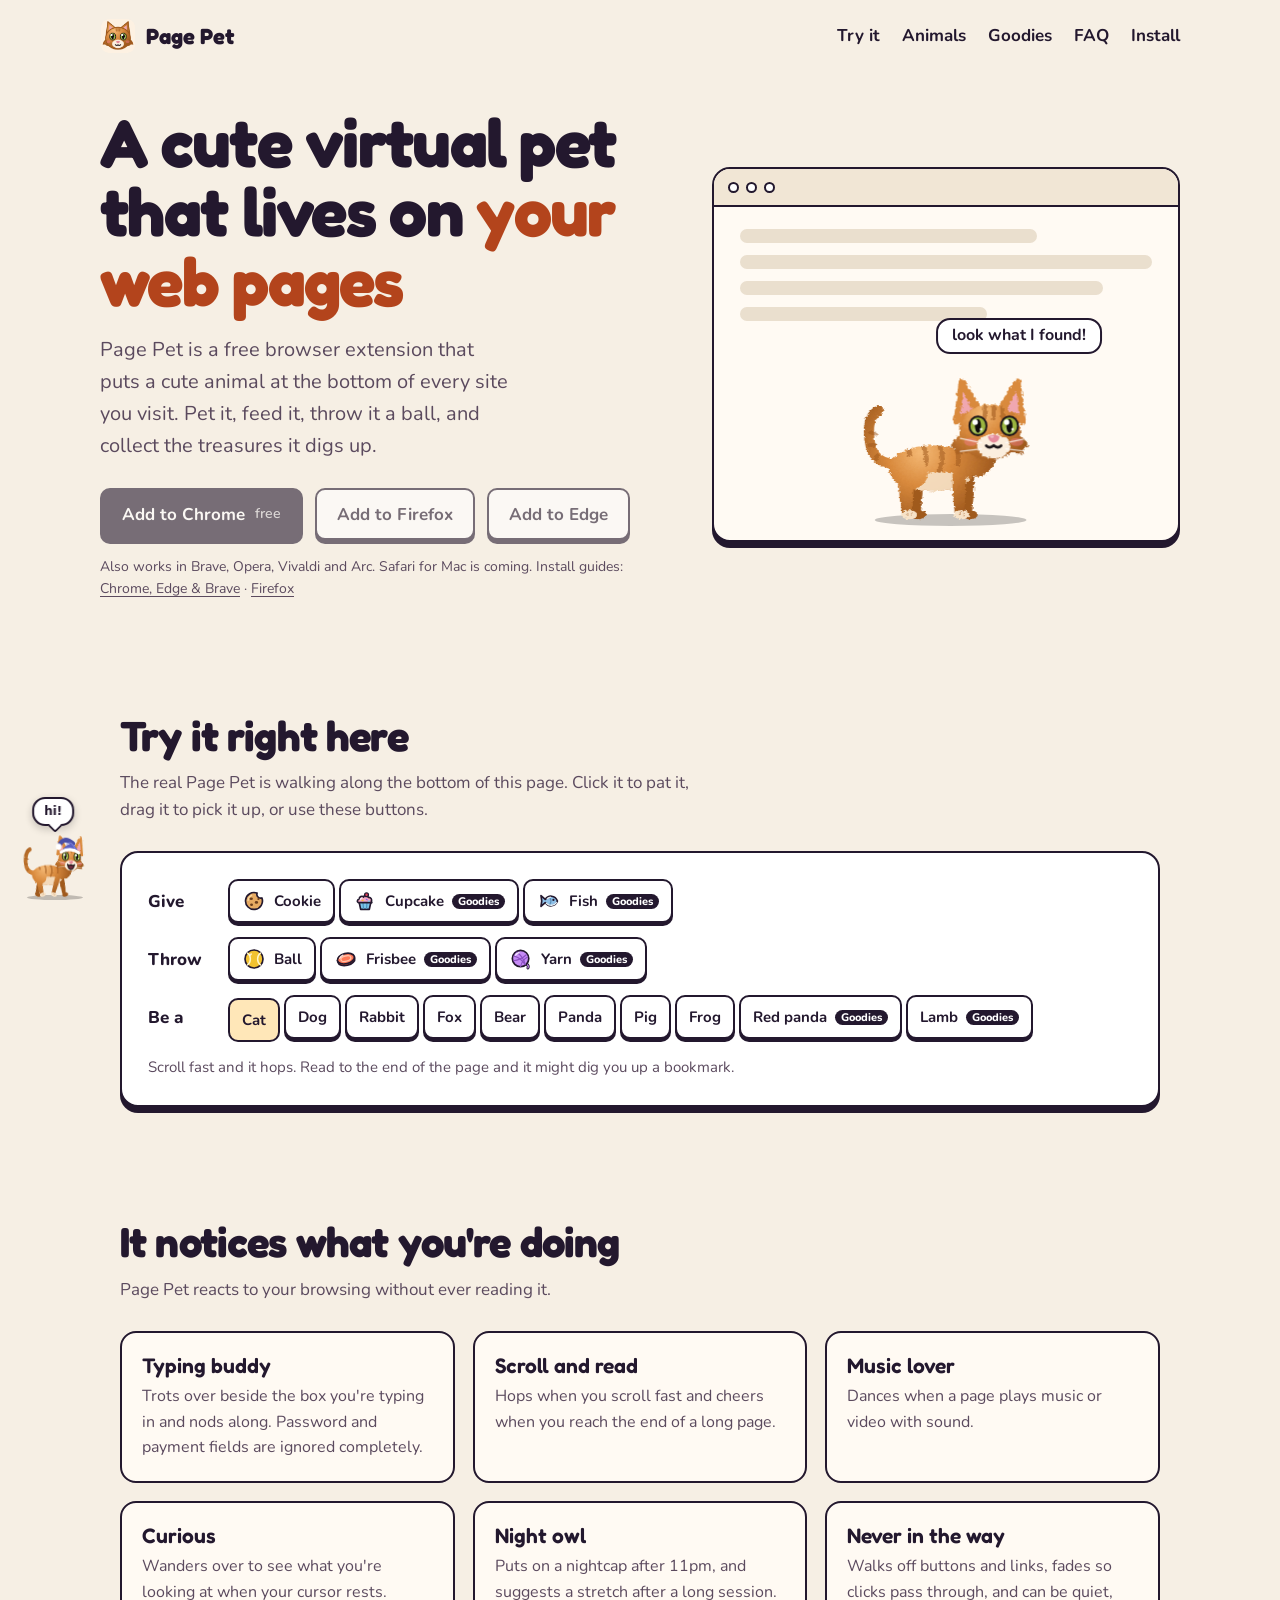
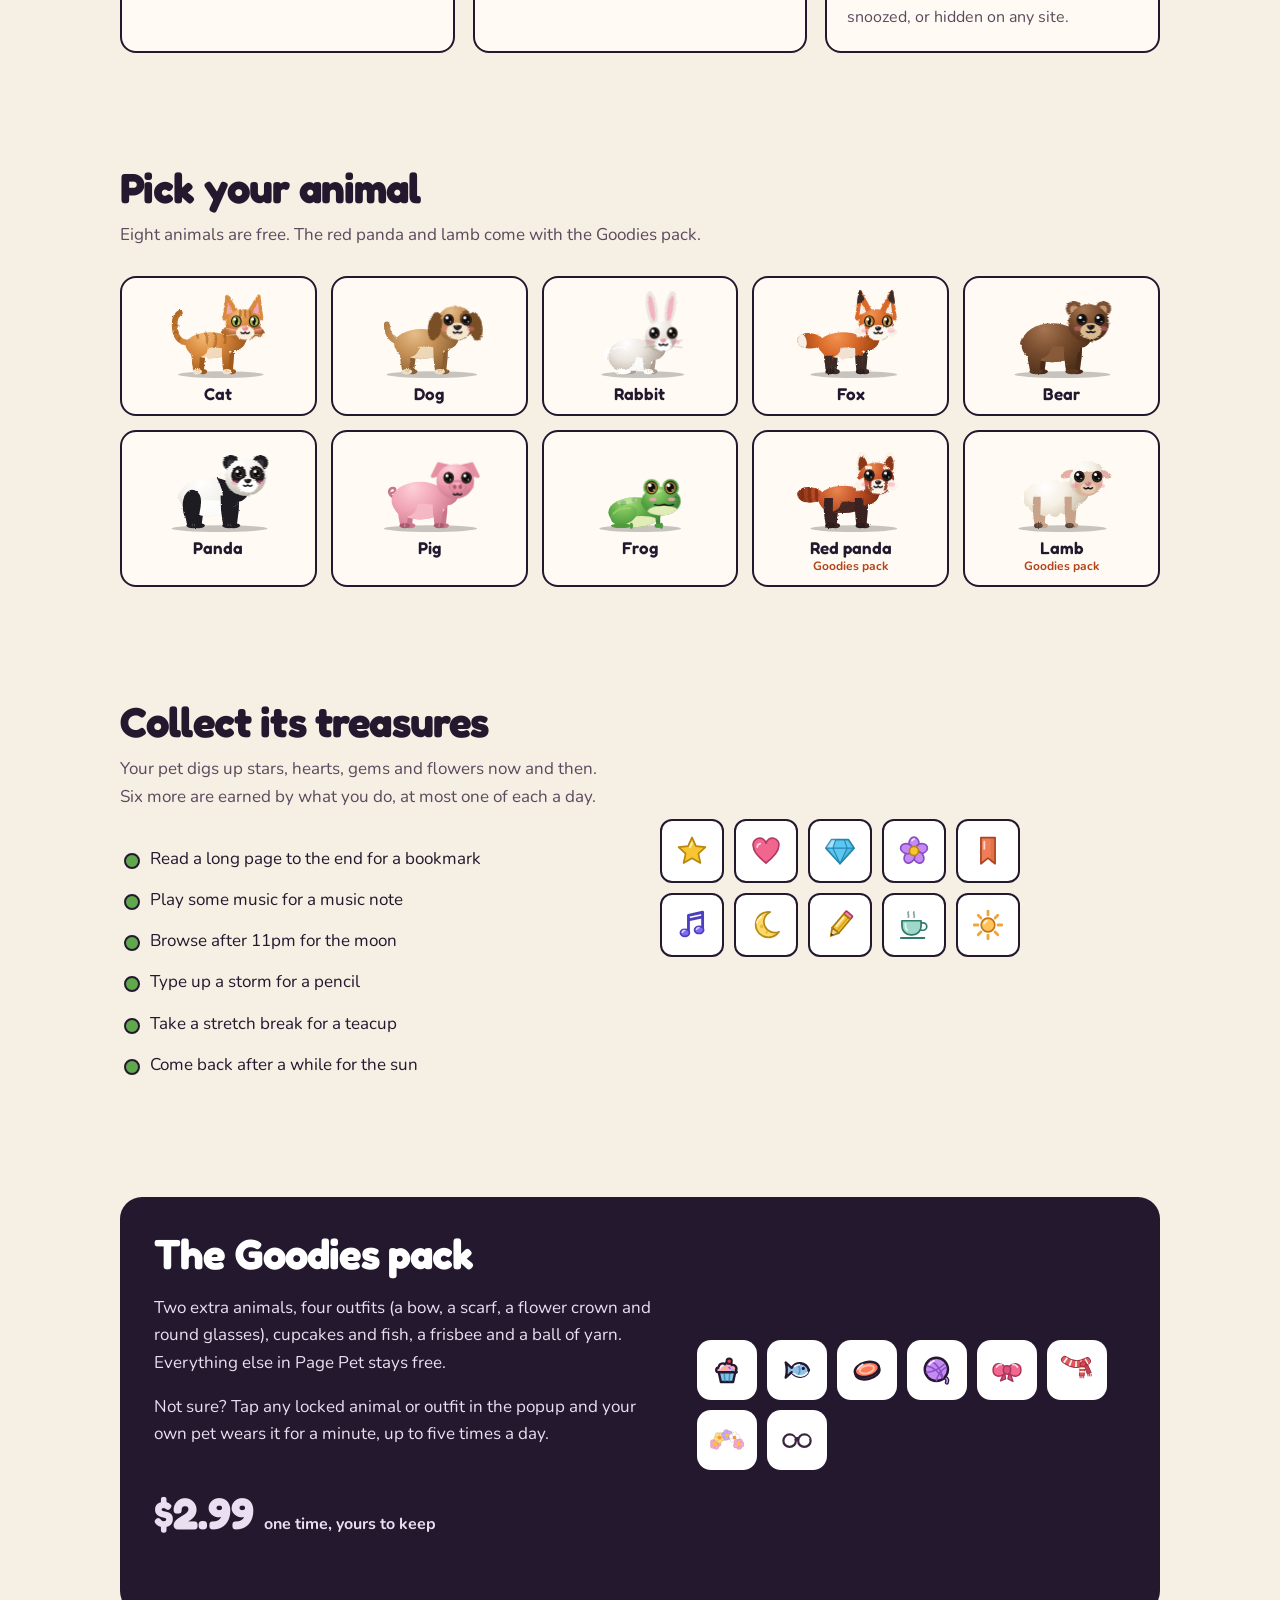
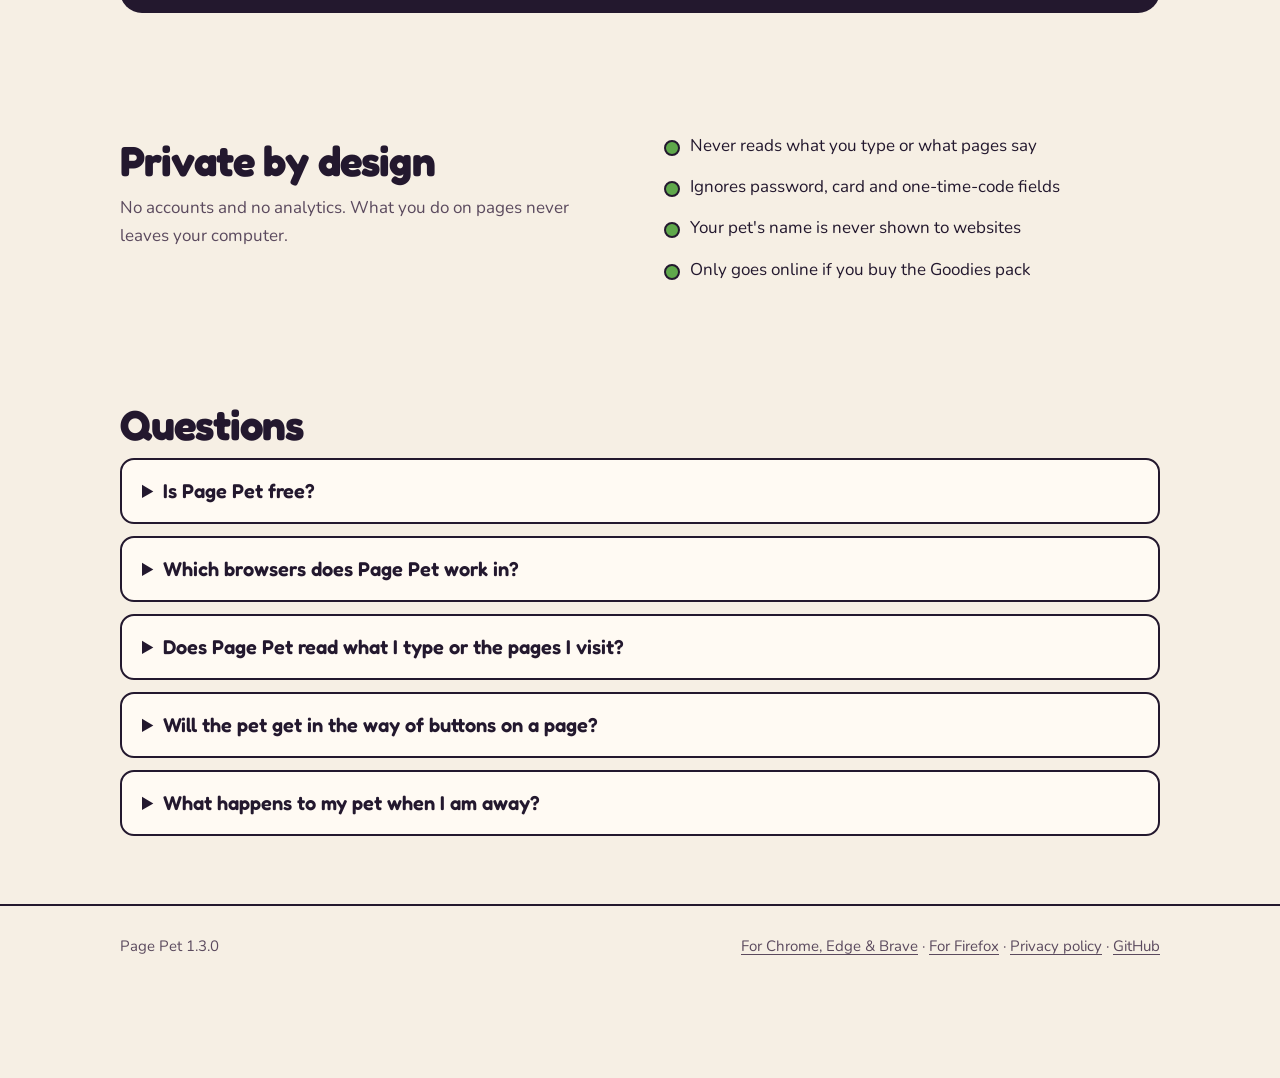
==== commit 18b8122a: "Mention Goodies pack try-on; version 1.3.0 Co-Authored-By: Claude Opus 5.5 <noreply@anthropic.com>" ====
--- a/index.html
+++ b/index.html
@@ -42,7 +42,7 @@
   "description": "A browser extension that puts a cute animated pet at the bottom of every web page. It reacts to typing, scrolling and music, digs up collectible treasures, and stays out of your way.",
   "url": "https://lakshmisraj.github.io/page-pet/",
   "image": "https://lakshmisraj.github.io/page-pet/og.png",
-  "softwareVersion": "1.2.0",
+  "softwareVersion": "1.3.0",
   "offers": [
     { "@type": "Offer", "name": "Page Pet", "price": "0", "priceCurrency": "USD" },
     { "@type": "Offer", "name": "Goodies pack (optional, one time)", "price": "2.99", "priceCurrency": "USD" }
@@ -54,7 +54,7 @@
   "@context": "https://schema.org",
   "@type": "FAQPage",
   "mainEntity": [
-    { "@type": "Question", "name": "Is Page Pet free?", "acceptedAnswer": { "@type": "Answer", "text": "Yes. All eight animals, the cookie and ball, treasures, and every setting are free. An optional one-time Goodies pack (US$2.99) adds two animals, four outfits, and special treats and toys." } },
+    { "@type": "Question", "name": "Is Page Pet free?", "acceptedAnswer": { "@type": "Answer", "text": "Yes. All eight animals, the cookie and ball, treasures, and every setting are free. An optional one-time Goodies pack (US$2.99) adds two animals, four outfits, and special treats and toys, and you can try any of the animals or outfits on your own pet for a minute first." } },
     { "@type": "Question", "name": "Which browsers does Page Pet work in?", "acceptedAnswer": { "@type": "Answer", "text": "Chrome, Microsoft Edge, Brave, Opera, Vivaldi and Arc use the Chrome version. Firefox 140 and later has its own version. A Safari version for Mac is in preparation." } },
     { "@type": "Question", "name": "Does Page Pet read what I type or the pages I visit?", "acceptedAnswer": { "@type": "Answer", "text": "No. It notices that a key was pressed so the pet can sit beside the text box, but never which key. It ignores password, payment-card and one-time-code fields completely, and nothing about your browsing leaves your computer." } },
     { "@type": "Question", "name": "Will the pet get in the way of buttons on a page?", "acceptedAnswer": { "@type": "Answer", "text": "It walks off buttons, links and text boxes by itself, and fades so clicks pass through when there is nowhere clear to stand. You can also make it quiet, snooze it for an hour, or hide it on any site." } },
@@ -156,6 +156,7 @@
           <div>
             <h2>The Goodies pack</h2>
             <p>Two extra animals, four outfits (a bow, a scarf, a flower crown and round glasses), cupcakes and fish, a frisbee and a ball of yarn. Everything else in Page Pet stays free.</p>
+            <p>Not sure? Tap any locked animal or outfit in the popup and your own pet wears it for a minute, up to five times a day.</p>
             <p class="price">$2.99 <small>one time, yours to keep</small></p>
           </div>
           <div class="goods" id="goods" aria-label="Goodies pack items"></div>
@@ -181,7 +182,7 @@
     <section id="faq">
       <div class="wrap">
         <h2>Questions</h2>
-        <details><summary>Is Page Pet free?</summary><p>Yes. All eight animals, the cookie and ball, treasures, and every setting are free. An optional one-time Goodies pack (US$2.99) adds two animals, four outfits, and special treats and toys.</p></details>
+        <details><summary>Is Page Pet free?</summary><p>Yes. All eight animals, the cookie and ball, treasures, and every setting are free. An optional one-time Goodies pack (US$2.99) adds two animals, four outfits, and special treats and toys, and you can try any of the animals or outfits on your own pet for a minute first.</p></details>
         <details><summary>Which browsers does Page Pet work in?</summary><p>Chrome, Microsoft Edge, Brave, Opera, Vivaldi and Arc use the Chrome version. Firefox 140 and later has its own version. A Safari version for Mac is in preparation.</p></details>
         <details><summary>Does Page Pet read what I type or the pages I visit?</summary><p>No. It notices that a key was pressed so the pet can sit beside the text box, but never which key. It ignores password, payment-card and one-time-code fields completely, and nothing about your browsing leaves your computer.</p></details>
         <details><summary>Will the pet get in the way of buttons on a page?</summary><p>It walks off buttons, links and text boxes by itself, and fades so clicks pass through when there is nowhere clear to stand. You can also make it quiet, snooze it for an hour, or hide it on any site.</p></details>
@@ -192,7 +193,7 @@
 
   <footer>
     <div class="wrap">
-      <span>Page Pet 1.2.0</span>
+      <span>Page Pet 1.3.0</span>
       <span><a href="chrome.html">For Chrome, Edge &amp; Brave</a> · <a href="firefox.html">For Firefox</a> · <a href="privacy.html">Privacy policy</a> · <a href="https://github.com/lakshmisraj/page-pet">GitHub</a></span>
     </div>
   </footer>
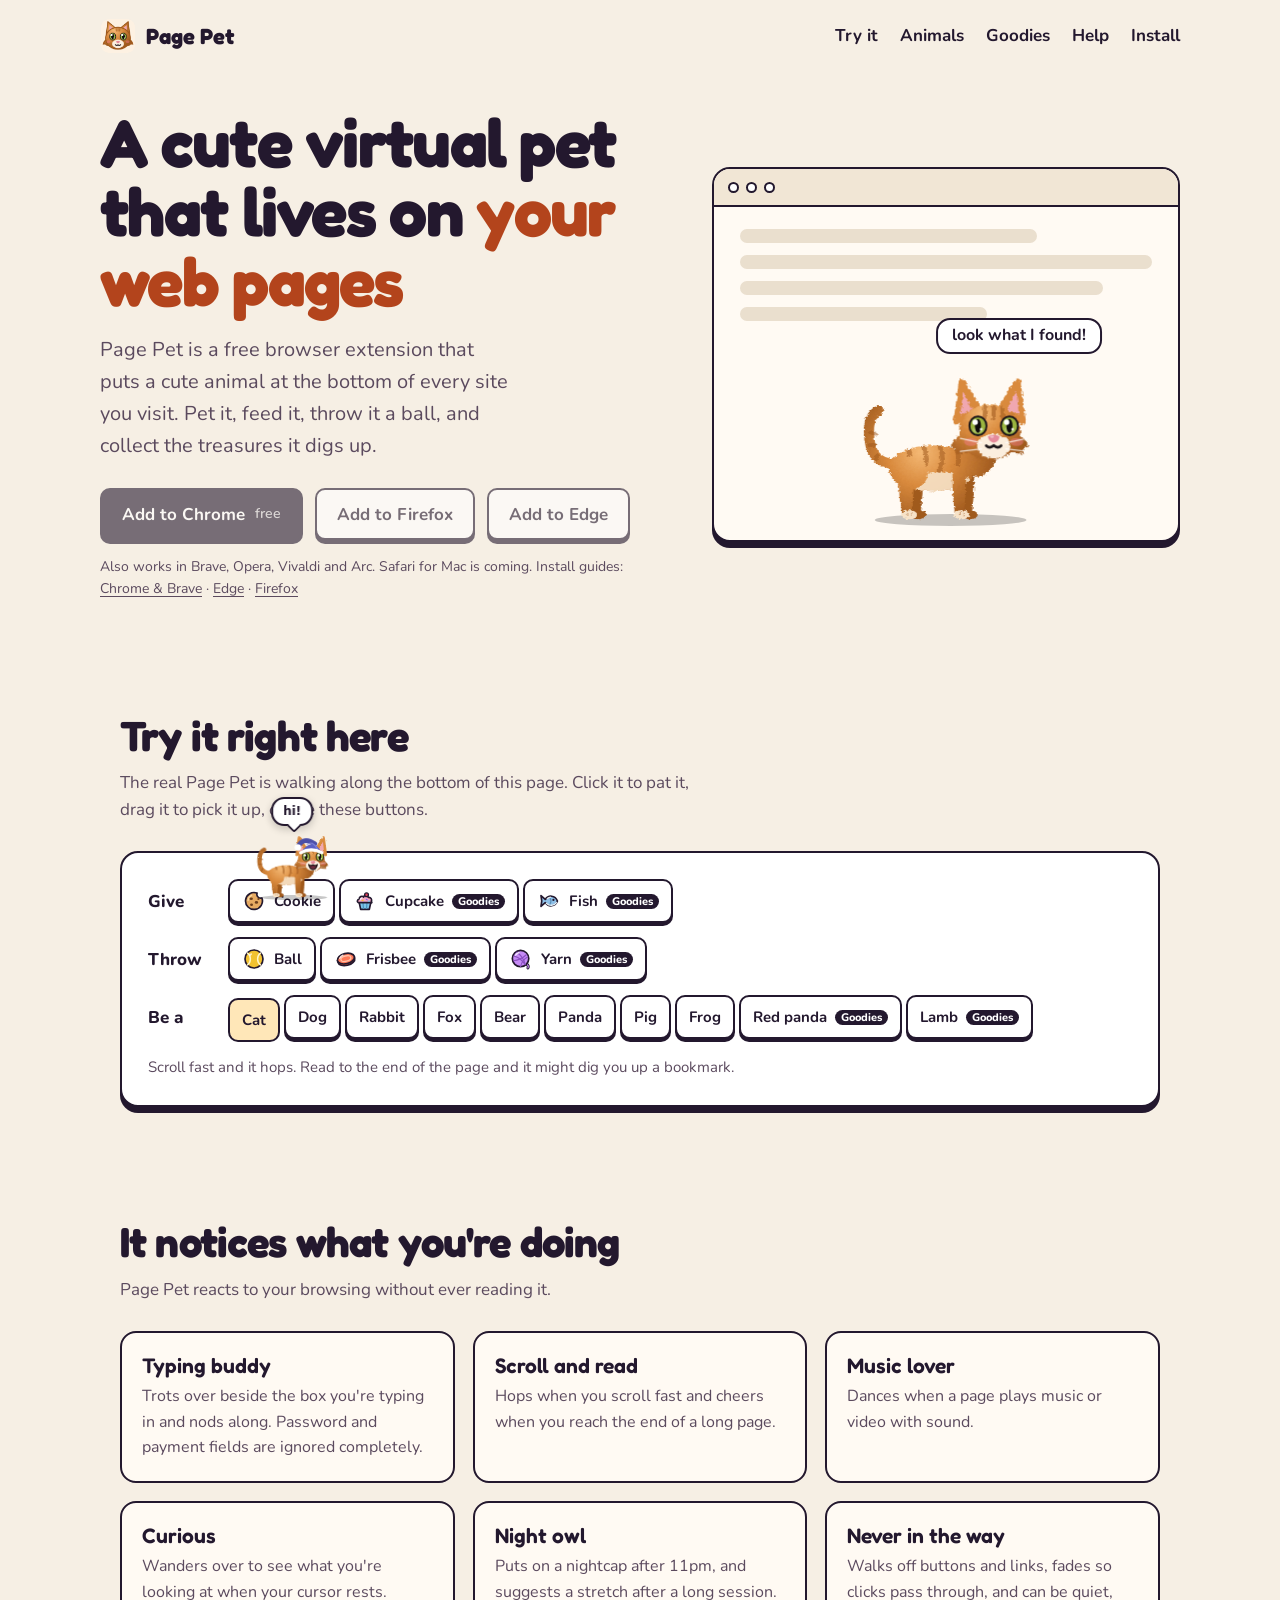
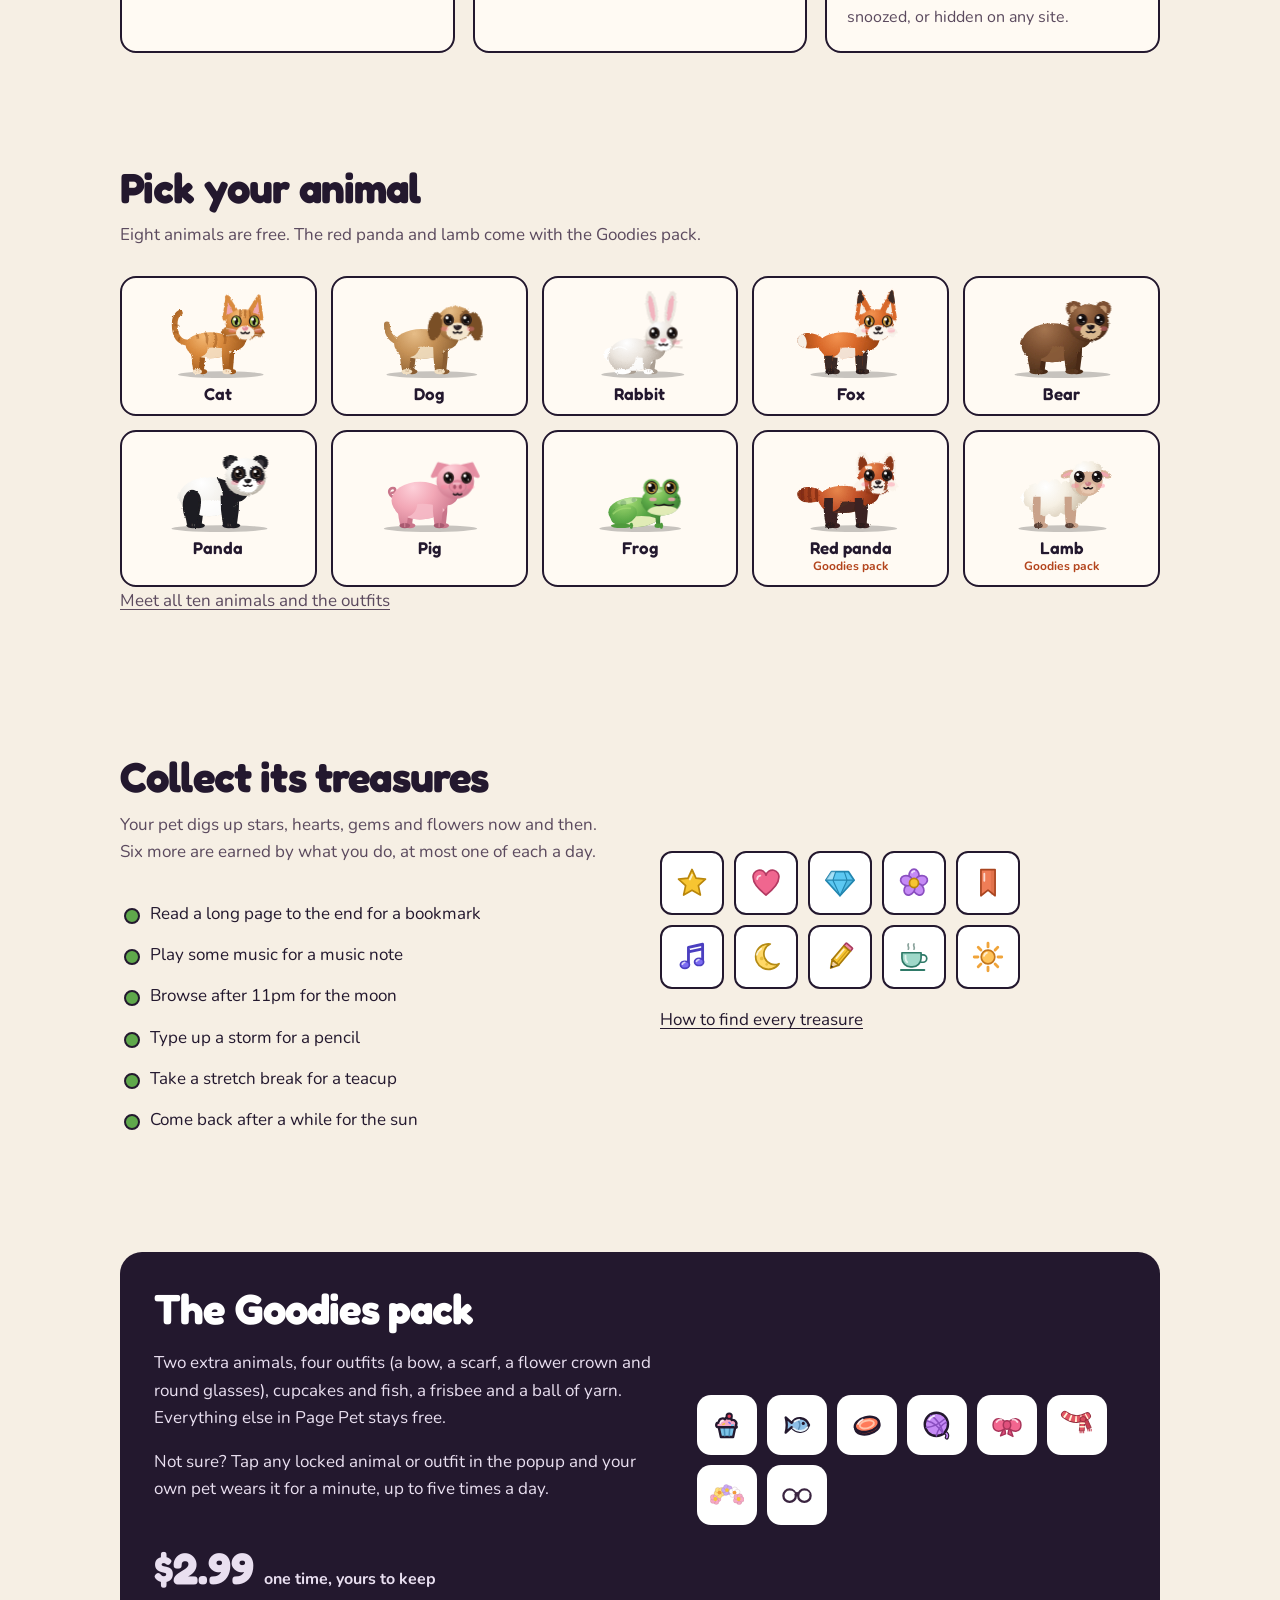
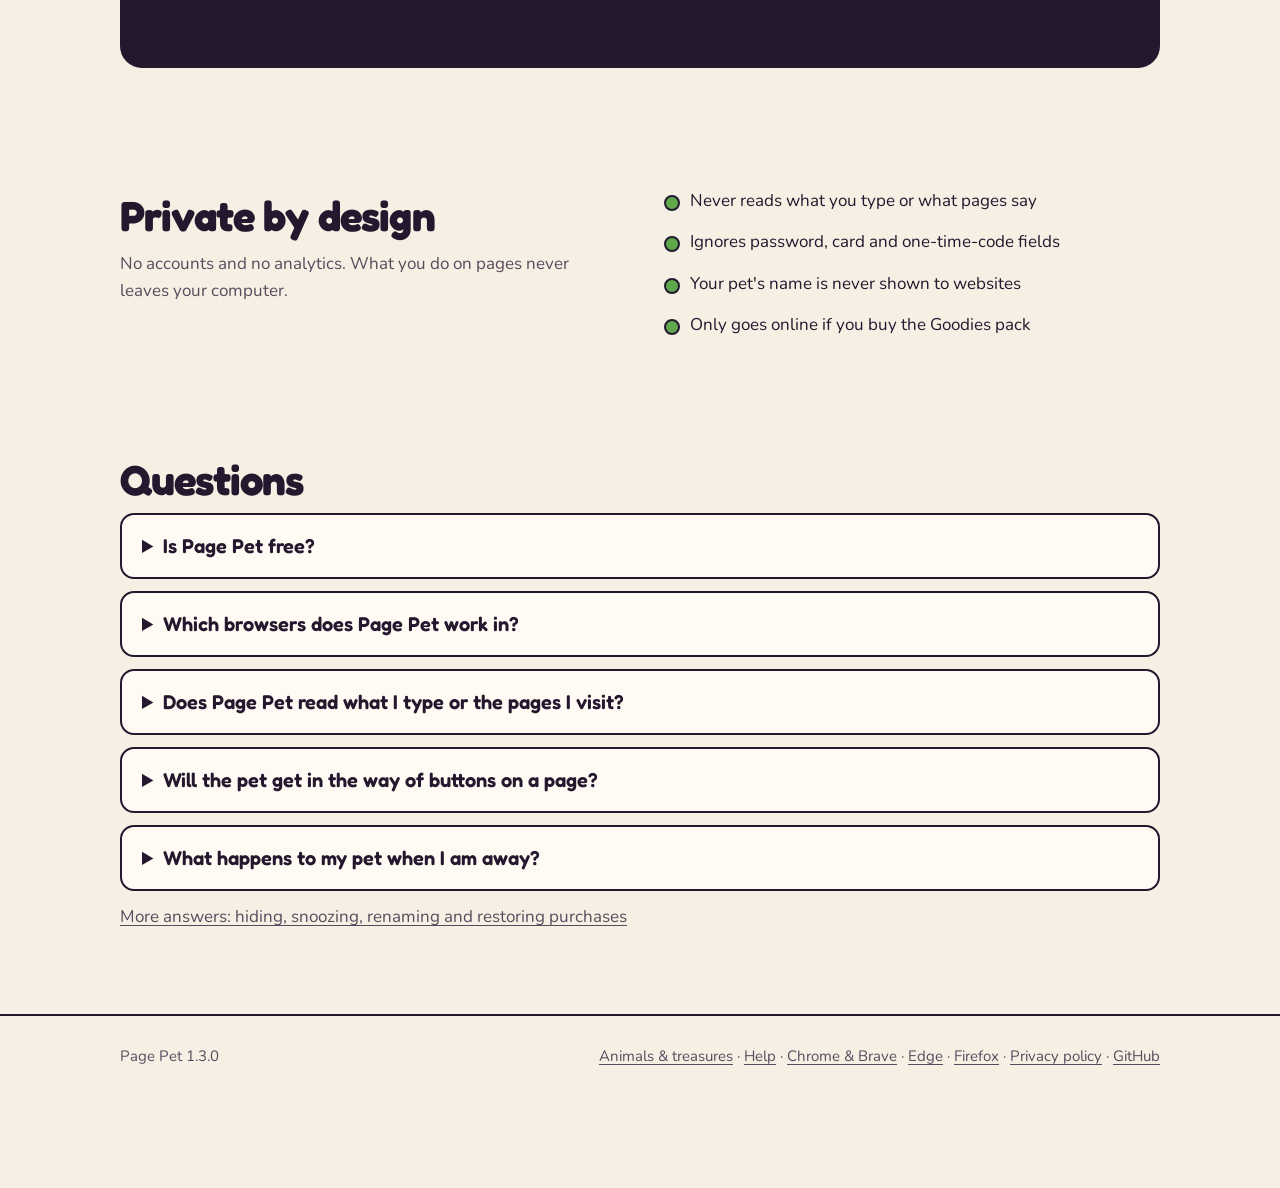
==== commit 94820c2b: "SEO: Edge guide, animals and treasures page, help page with FAQ markup; internal links and sitemap C" ====
--- a/index.html
+++ b/index.html
@@ -3,7 +3,7 @@
 <head>
 <meta charset="utf-8">
 <meta name="viewport" content="width=device-width, initial-scale=1">
-<title>Page Pet: Cute Virtual Pet Extension for Chrome &amp; Firefox</title>
+<title>Page Pet: Cute Virtual Pet Extension for Chrome, Edge &amp; Firefox</title>
 <meta name="description" content="Page Pet is a free virtual pet browser extension for Chrome, Firefox and Edge. A cute cat, dog, fox or panda walks along your web pages, plays fetch and digs up treasures. Private by design.">
 <meta name="robots" content="index, follow, max-image-preview:large">
 <link rel="canonical" href="https://lakshmisraj.github.io/page-pet/">
@@ -69,9 +69,9 @@
     <a class="brand" href="./"><img src="icon128.png" alt="" width="36" height="36">Page Pet</a>
     <nav aria-label="Main">
       <a href="#try">Try it</a>
-      <a href="#animals">Animals</a>
+      <a href="animals.html">Animals</a>
       <a href="#goodies">Goodies</a>
-      <a href="#faq">FAQ</a>
+      <a href="help.html">Help</a>
       <a href="chrome.html">Install</a>
     </nav>
   </header>
@@ -86,7 +86,7 @@
           <a class="btn" href="#install" aria-disabled="true" title="Coming soon">Add to Firefox</a>
           <a class="btn" href="#install" aria-disabled="true" title="Coming soon">Add to Edge</a>
         </div>
-        <p class="browsers">Also works in Brave, Opera, Vivaldi and Arc. Safari for Mac is coming. Install guides: <a href="chrome.html">Chrome, Edge &amp; Brave</a> · <a href="firefox.html">Firefox</a></p>
+        <p class="browsers">Also works in Brave, Opera, Vivaldi and Arc. Safari for Mac is coming. Install guides: <a href="chrome.html">Chrome &amp; Brave</a> · <a href="edge.html">Edge</a> · <a href="firefox.html">Firefox</a></p>
       </div>
       <div class="stage" aria-hidden="true">
         <div class="bar"><i></i><i></i><i></i></div>
@@ -129,6 +129,7 @@
         <h2>Pick your animal</h2>
         <p class="intro">Eight animals are free. The red panda and lamb come with the Goodies pack.</p>
         <div class="zoo" id="zoo"></div>
+        <p class="intro"><a href="animals.html">Meet all ten animals and the outfits</a></p>
       </div>
     </section>
 
@@ -146,7 +147,7 @@
             <li>Come back after a while for the sun</li>
           </ul>
         </div>
-        <div><div class="book" id="book" aria-label="The ten treasures"></div></div>
+        <div><div class="book" id="book" aria-label="The ten treasures"></div><p><a href="animals.html#treasures">How to find every treasure</a></p></div>
       </div>
     </section>
 
@@ -187,6 +188,7 @@
         <details><summary>Does Page Pet read what I type or the pages I visit?</summary><p>No. It notices that a key was pressed so the pet can sit beside the text box, but never which key. It ignores password, payment-card and one-time-code fields completely, and nothing about your browsing leaves your computer.</p></details>
         <details><summary>Will the pet get in the way of buttons on a page?</summary><p>It walks off buttons, links and text boxes by itself, and fades so clicks pass through when there is nowhere clear to stand. You can also make it quiet, snooze it for an hour, or hide it on any site.</p></details>
         <details><summary>What happens to my pet when I am away?</summary><p>Its tummy and joy drain slowly, but never for more than six hours' worth and never below 15 percent. When you come back after a few hours it greets you with a present.</p></details>
+        <p class="intro"><a href="help.html">More answers: hiding, snoozing, renaming and restoring purchases</a></p>
       </div>
     </section>
   </main>
@@ -194,7 +196,7 @@
   <footer>
     <div class="wrap">
       <span>Page Pet 1.3.0</span>
-      <span><a href="chrome.html">For Chrome, Edge &amp; Brave</a> · <a href="firefox.html">For Firefox</a> · <a href="privacy.html">Privacy policy</a> · <a href="https://github.com/lakshmisraj/page-pet">GitHub</a></span>
+      <span><a href="animals.html">Animals &amp; treasures</a> · <a href="help.html">Help</a> · <a href="chrome.html">Chrome &amp; Brave</a> · <a href="edge.html">Edge</a> · <a href="firefox.html">Firefox</a> · <a href="privacy.html">Privacy policy</a> · <a href="https://github.com/lakshmisraj/page-pet">GitHub</a></span>
     </div>
   </footer>
 
--- a/style.css
+++ b/style.css
@@ -122,3 +122,17 @@
   .crumbs { font-size: 15px; color: var(--ink-soft); margin: 8px 0 18px; }
   .crumbs a { color: inherit; }
   .more { display: flex; flex-wrap: wrap; gap: 12px; margin-top: 18px; }
+
+/* animals.html */
+.guide.wide { max-width: 980px; }
+.beasts { display: grid; grid-template-columns: repeat(2, 1fr); gap: 14px; }
+@media (max-width: 760px) { .beasts { grid-template-columns: 1fr; } }
+.beast { display: flex; gap: 14px; align-items: center; background: var(--card); border: var(--line); border-radius: 16px; padding: 12px 16px; }
+.beast figure { margin: 0; flex: 0 0 96px; min-height: 70px; display: grid; place-items: center; }
+.beast h3 { margin: 0 0 4px; }
+.beast h3 small { font: 700 12px/1 var(--body); color: var(--coral); margin-left: 6px; }
+.beast p { margin: 0; }
+.tt { width: 100%; border-collapse: collapse; }
+.tt th, .tt td { text-align: left; padding: 10px 8px; border-bottom: 1px solid #e3d6c3; vertical-align: middle; }
+.tt td:first-child { white-space: nowrap; font-weight: 700; }
+.ti { display: inline-grid; place-items: center; width: 30px; vertical-align: middle; margin-right: 8px; }
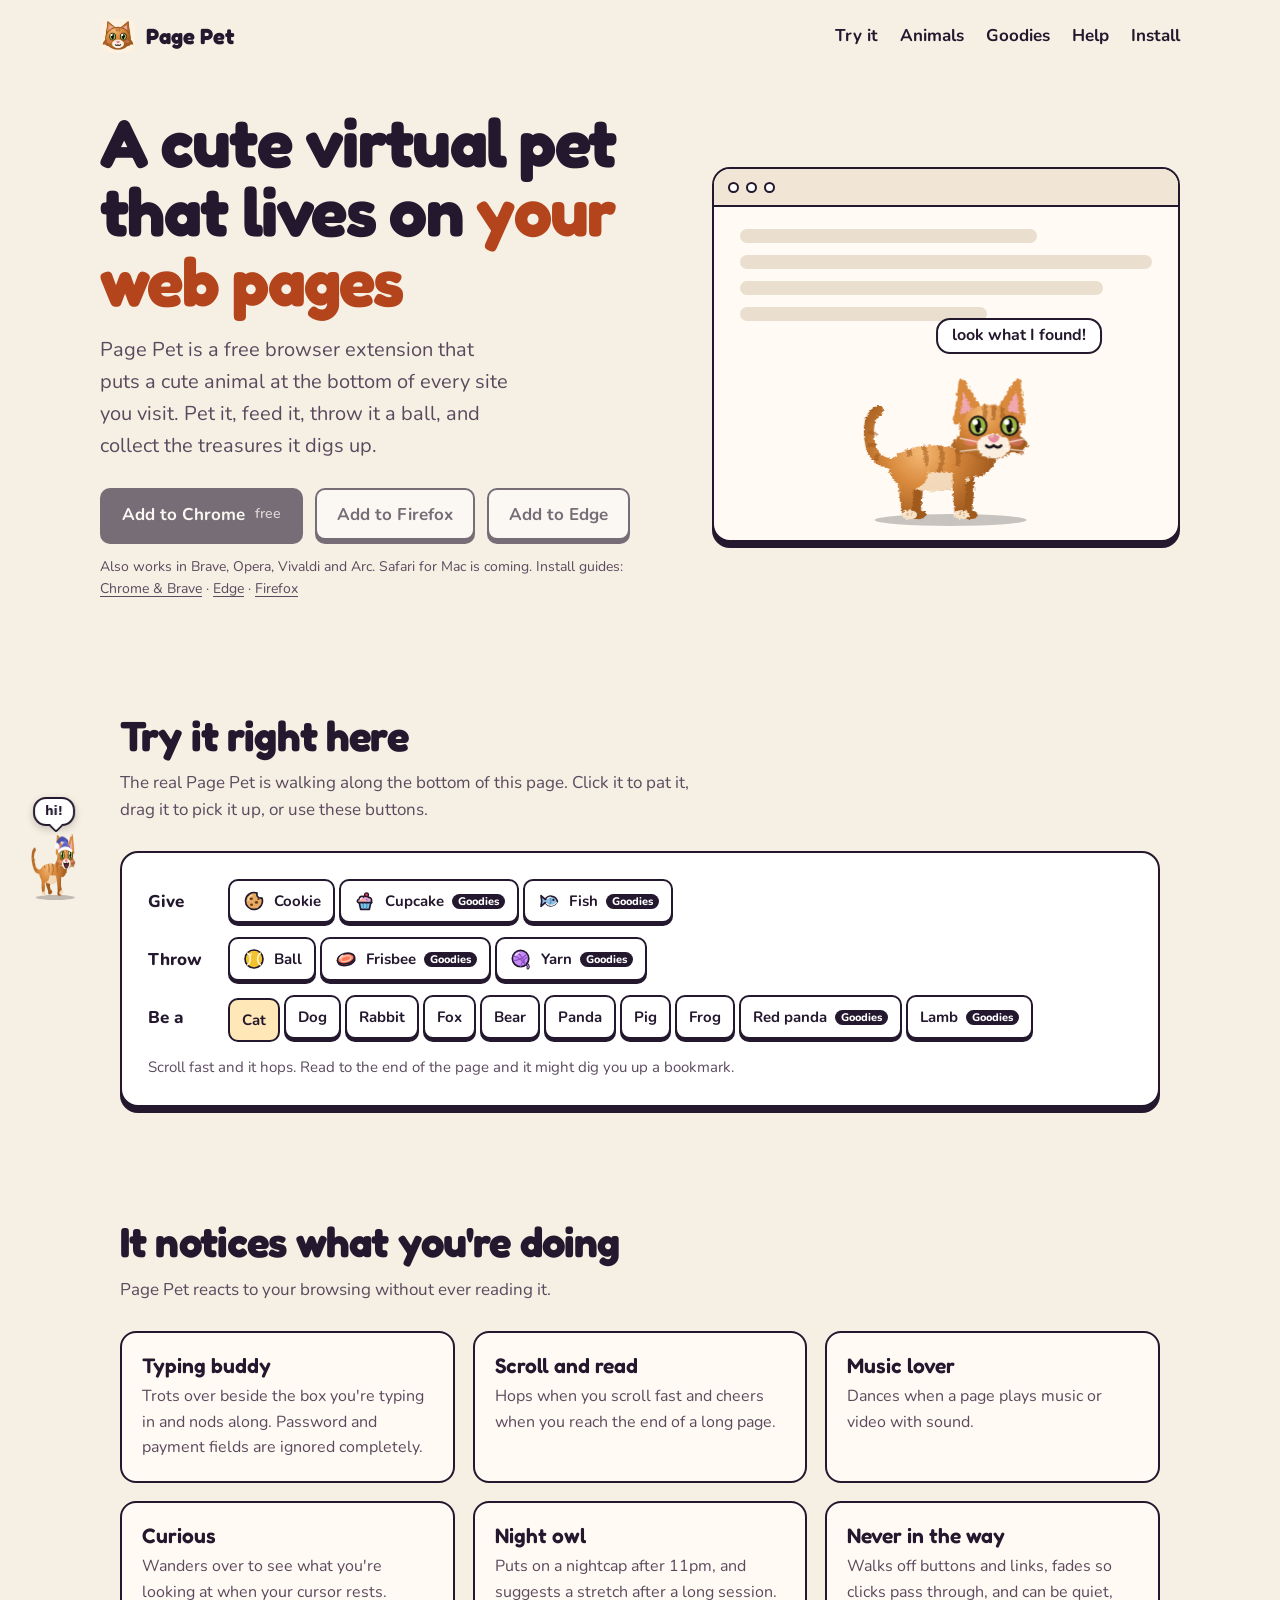
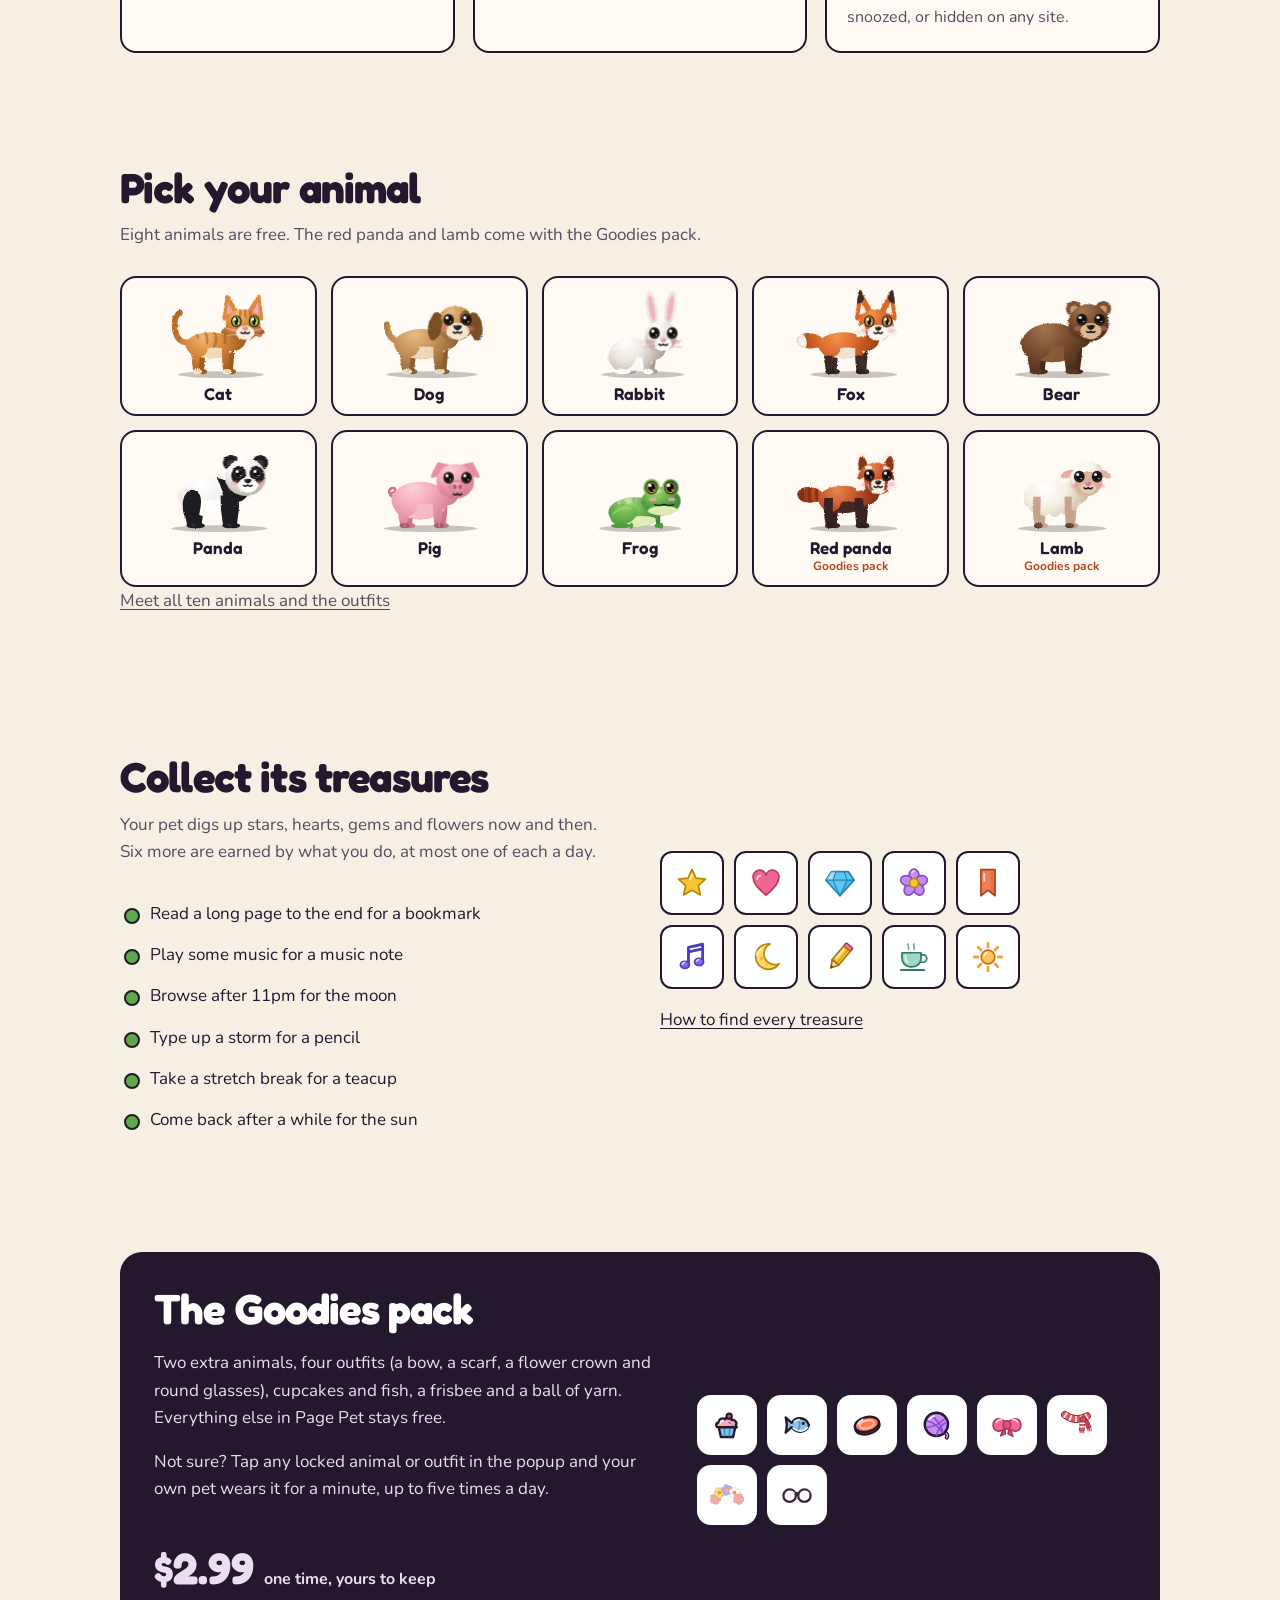
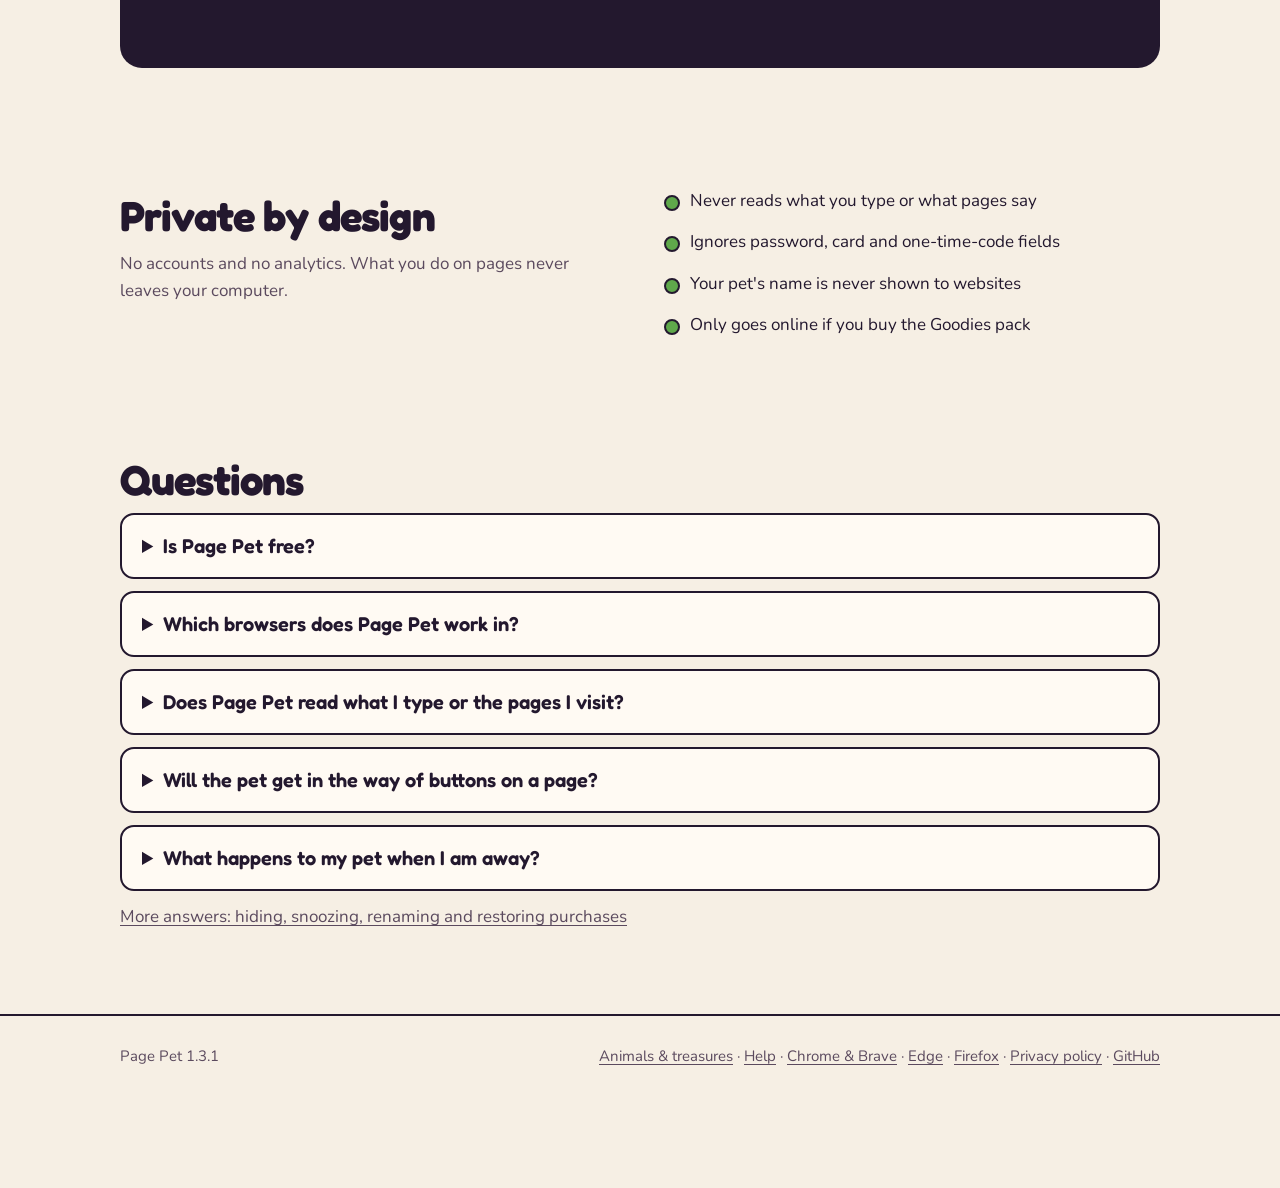
==== commit e11dc9c2: "Review page that sends people to their browser's store Co-Authored-By: Claude Opus 5.5 <noreply@anth" ====
--- a/index.html
+++ b/index.html
@@ -42,7 +42,7 @@
   "description": "A browser extension that puts a cute animated pet at the bottom of every web page. It reacts to typing, scrolling and music, digs up collectible treasures, and stays out of your way.",
   "url": "https://lakshmisraj.github.io/page-pet/",
   "image": "https://lakshmisraj.github.io/page-pet/og.png",
-  "softwareVersion": "1.3.0",
+  "softwareVersion": "1.3.1",
   "offers": [
     { "@type": "Offer", "name": "Page Pet", "price": "0", "priceCurrency": "USD" },
     { "@type": "Offer", "name": "Goodies pack (optional, one time)", "price": "2.99", "priceCurrency": "USD" }
@@ -195,7 +195,7 @@
 
   <footer>
     <div class="wrap">
-      <span>Page Pet 1.3.0</span>
+      <span>Page Pet 1.3.1</span>
       <span><a href="animals.html">Animals &amp; treasures</a> · <a href="help.html">Help</a> · <a href="chrome.html">Chrome &amp; Brave</a> · <a href="edge.html">Edge</a> · <a href="firefox.html">Firefox</a> · <a href="privacy.html">Privacy policy</a> · <a href="https://github.com/lakshmisraj/page-pet">GitHub</a></span>
     </div>
   </footer>
